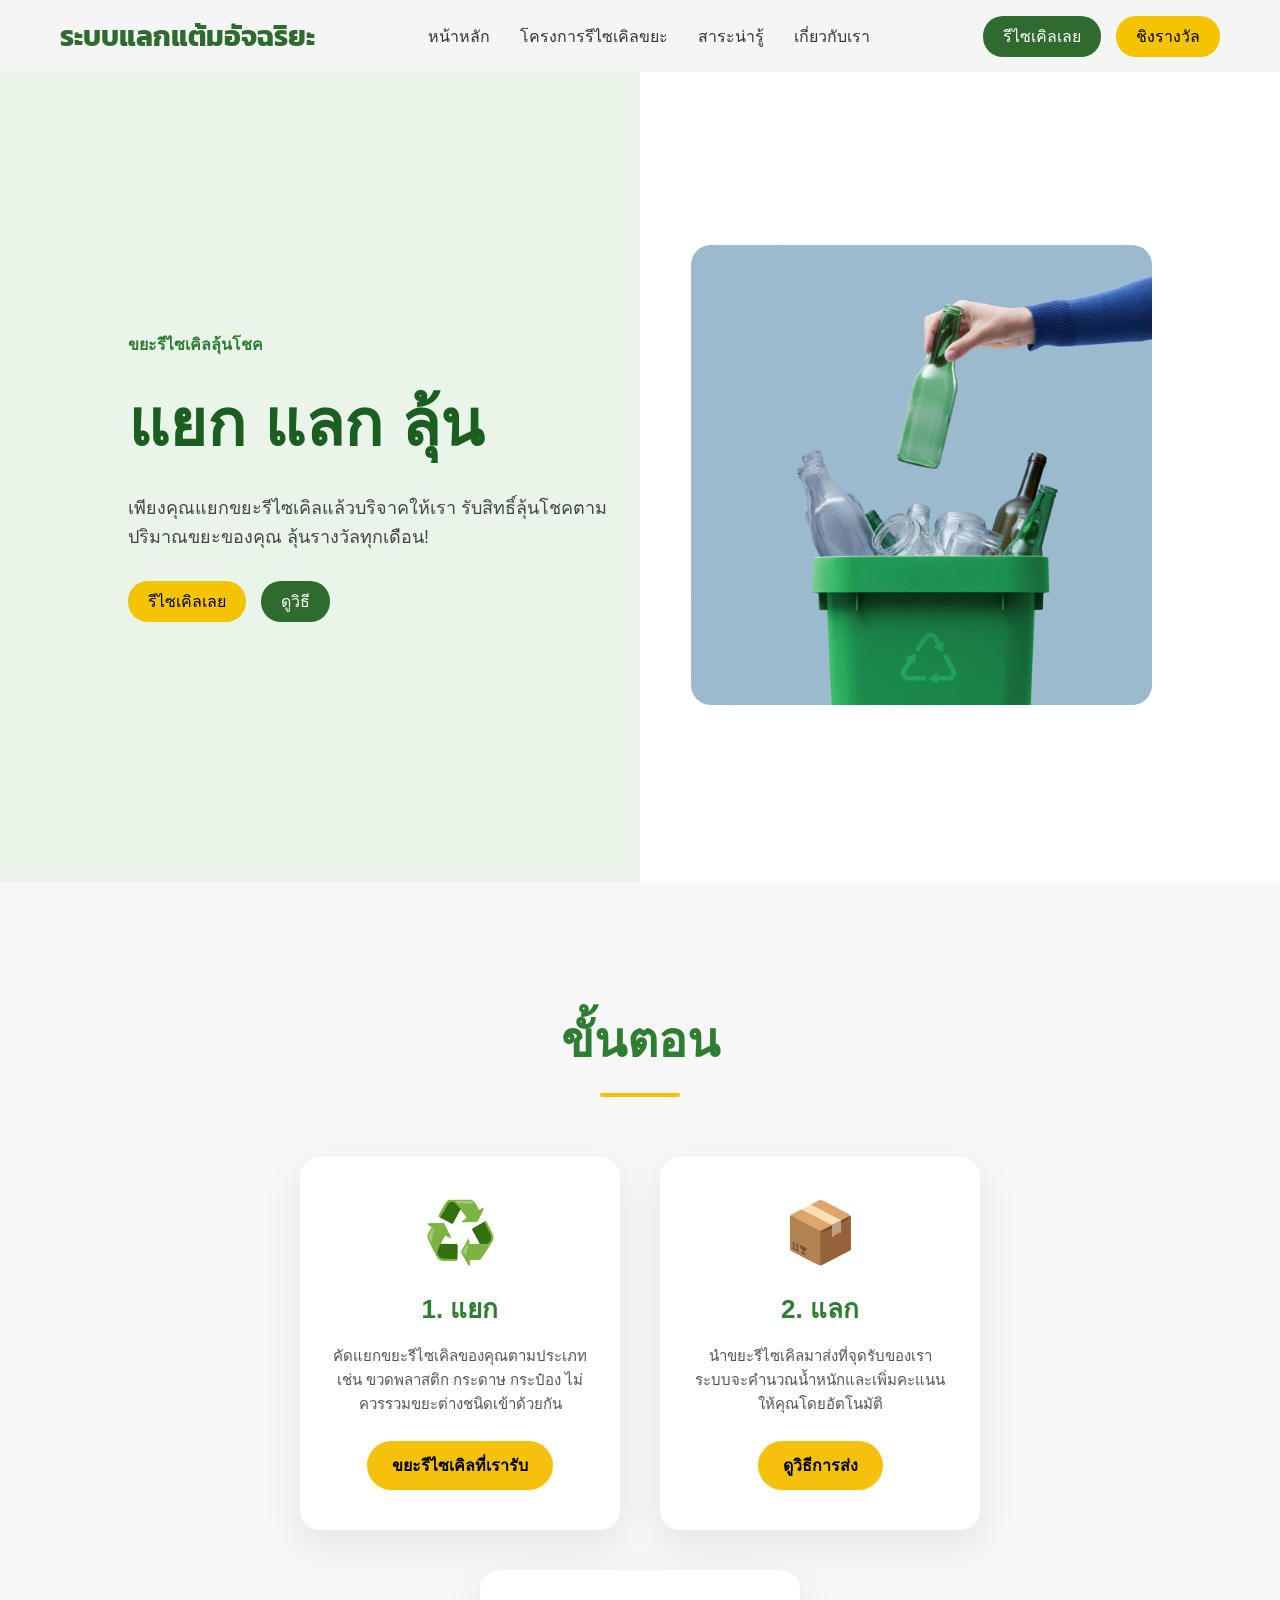
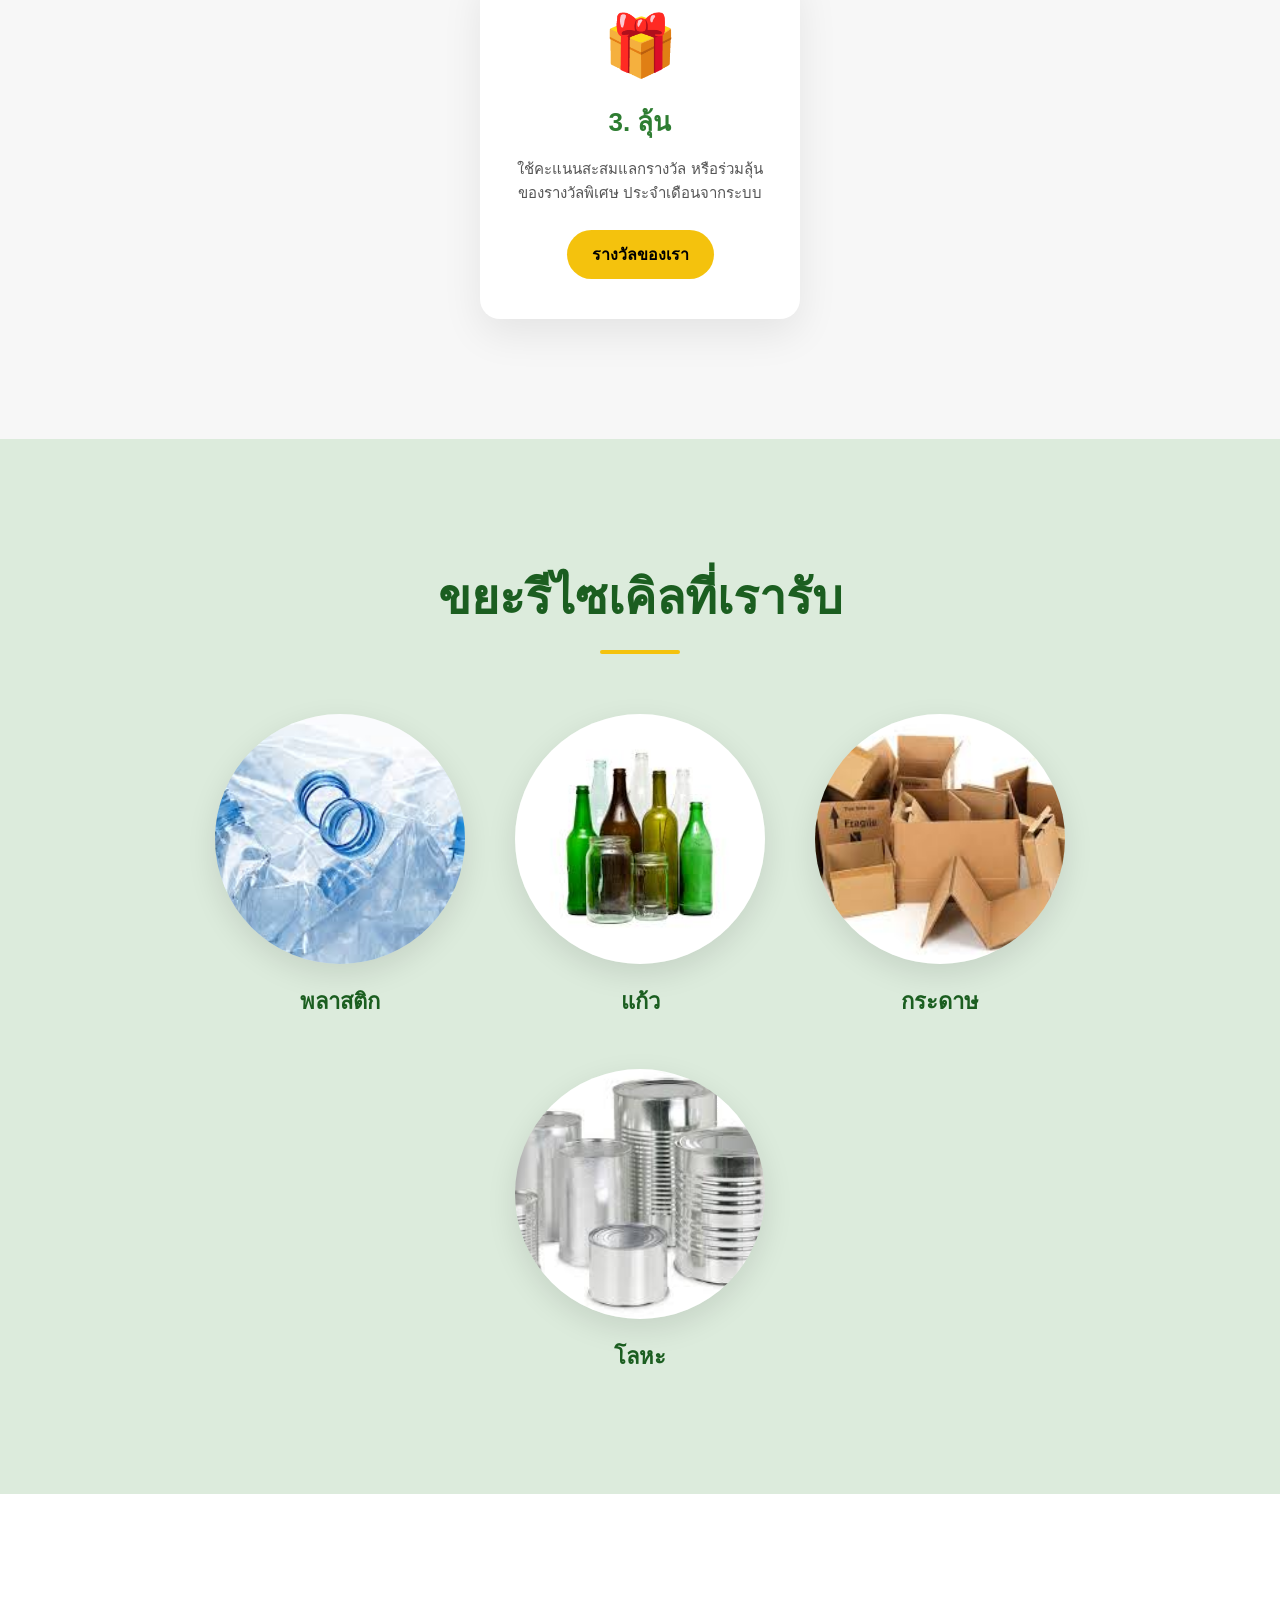
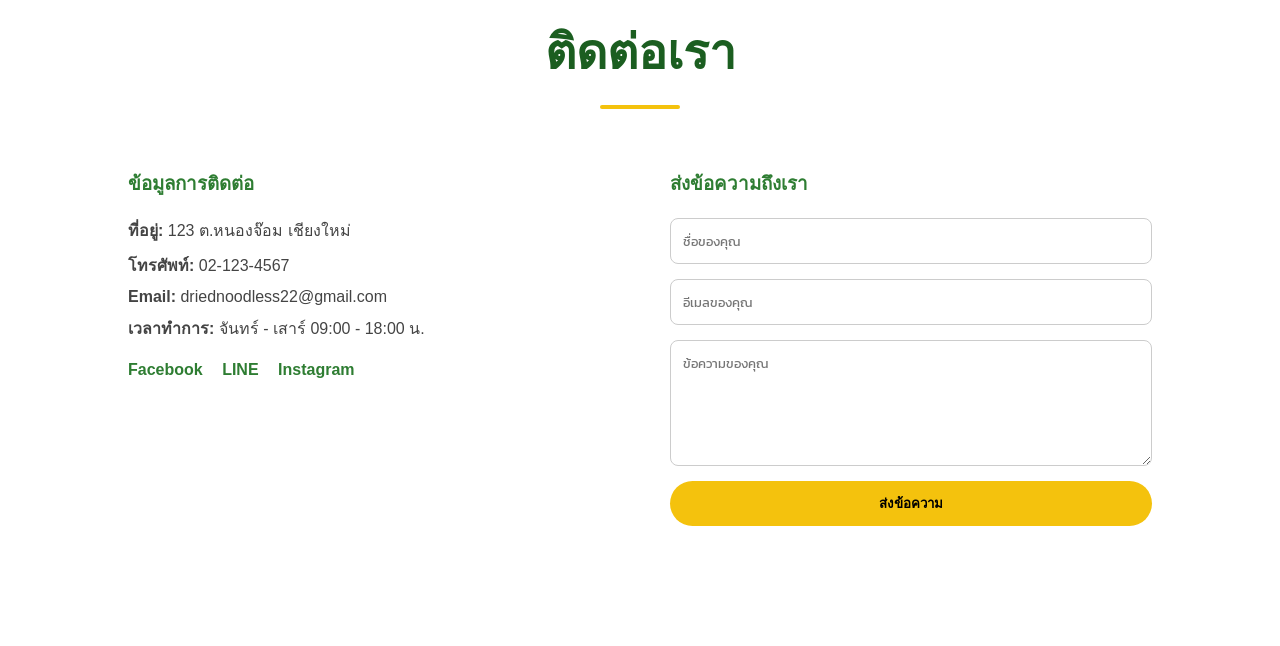
==== index.html @ 5c29d13c "Add files via upload" ====
<!DOCTYPE html>
<html lang="th">
    <!-- NAVBAR -->
<header class="navbar">

    <div class="nav-logo">
        ระบบแลกแต้มอัจฉริยะ  
    </div>

    <nav class="nav-menu">
        <a href="#">หน้าหลัก</a>
        <a href="#">โครงการรีไซเคิลขยะ</a>
        <a href="#">สาระน่ารู้</a>
        <a href="#">เกี่ยวกับเรา</a>
    </nav>

    <div class="nav-buttons">
        <a href="#" class="btn-green">รีไซเคิลเลย</a>
        <a href="#" class="btn-yellow">ชิงรางวัล</a>
    </div>

</header>
<head>
    <meta charset="UTF-8">
    <title>Trash Lucky</title>
    <link rel="stylesheet" href="style.css">
    <link href="https://fonts.googleapis.com/css2?family=Kanit:wght@300;400;600;700&display=swap" rel="stylesheet">
</head>
<body>

    <!-- HERO SECTION -->
    <section class="hero">

        <div class="hero-left">
            <p class="small-title">ขยะรีไซเคิลลุ้นโชค</p>

            <h1>แยก แลก ลุ้น</h1>

            <p class="description">
                เพียงคุณแยกขยะรีไซเคิลแล้วบริจาคให้เรา
                รับสิทธิ์ลุ้นโชคตามปริมาณขยะของคุณ
                ลุ้นรางวัลทุกเดือน!
            </p>

            <div class="hero-buttons">
                <!-- ไปหน้าสมัคร -->
                <a href="register.html" class="btn-yellow">รีไซเคิลเลย</a>

                <!-- เลื่อนไป section ขั้นตอน -->
                <a href="#steps" class="btn-green">ดูวิธี</a>
            </div>
        </div>

        <div class="hero-right">
            <!-- ใส่รูปตรงนี้ -->
            <img src="1.jpg" alt="Recycle Image">
        </div>

    </section>

<section id="steps" class="steps-section">

    <h2 class="steps-title">ขั้นตอน</h2>
    <div class="underline"></div>

    <div class="steps-container">

        <!-- STEP 1 -->
        <div class="step-card">
            <div class="step-icon">♻️</div>
            <h3>1. แยก</h3>
            <p>
                คัดแยกขยะรีไซเคิลของคุณตามประเภท 
                เช่น ขวดพลาสติก กระดาษ กระป๋อง
                ไม่ควรรวมขยะต่างชนิดเข้าด้วยกัน
            </p>
            <a href="#" class="step-btn">ขยะรีไซเคิลที่เรารับ</a>
        </div>

        <!-- STEP 2 -->
        <div class="step-card">
            <div class="step-icon">📦</div>
            <h3>2. แลก</h3>
            <p>
                นำขยะรีไซเคิลมาส่งที่จุดรับของเรา
                ระบบจะคำนวณน้ำหนักและเพิ่มคะแนน
                ให้คุณโดยอัตโนมัติ
            </p>
            <a href="#" class="step-btn" onclick="openModal()">ดูวิธีการส่ง</a>
        </div>

        <!-- STEP 3 -->
        <div class="step-card">
            <div class="step-icon">🎁</div>
            <h3>3. ลุ้น</h3>
            <p>
                ใช้คะแนนสะสมแลกรางวัล
                หรือร่วมลุ้นของรางวัลพิเศษ
                ประจำเดือนจากระบบ
            </p>
            <a href="#" class="step-btn">รางวัลของเรา</a>
        </div>

    </div>

</section>

<!-- RECYCLE TYPES SECTION -->
<section class="recycle-section">

    <h2 class="recycle-title">ขยะรีไซเคิลที่เรารับ</h2>
    <div class="underline"></div>

    <div class="recycle-container">

        <!-- พลาสติก -->
        <div class="recycle-item">
    <a href="plastic.html" class="circle-link">
        <div class="circle">
            <img src="ขวดพลาสติก.jpg" alt="พลาสติก">
           <a href="plastic.html" class="overlay-btn">อ่านต่อ</a>
        </div>
    </a>
    <h3>พลาสติก</h3>
</div>

        <!-- แก้ว -->
        <div class="recycle-item">
            <div class="circle">
                <img src="ขวดแก้ว.jpg" alt="แก้ว">
                <a href="#" class="overlay-btn">อ่านต่อ</a>
            </div>
            <h3>แก้ว</h3>
        </div>

        <!-- กระดาษ -->
        <div class="recycle-item">
            <div class="circle">
                <img src="ลังกระดาษ.jpg" alt="กระดาษ">
                <a href="#" class="overlay-btn">อ่านต่อ</a>
            </div>
            <h3>กระดาษ</h3>
        </div>

        <!-- โลหะ -->
        <div class="recycle-item">
            <div class="circle">
                <img src="กระป๋อง.jpg" alt="โลหะ">
                <a href="#" class="overlay-btn">อ่านต่อ</a>
            </div>
            <h3>โลหะ</h3>
        </div>

    </div>

</section>
<!-- CONTACT SECTION -->
<section class="contact-section">

    <h2 class="contact-title">ติดต่อเรา</h2>
    <div class="underline"></div>

    <div class="contact-container">

        <!-- ข้อมูลติดต่อ -->
        <div class="contact-info">
            <h3>ข้อมูลการติดต่อ</h3>

            <p><strong>ที่อยู่:</strong> 123  ต.หนองจ๊อม เชียงใหม่</p>
            <p><strong>โทรศัพท์:</strong> 02-123-4567</p>
            <p><strong>Email:</strong> driednoodless22@gmail.com</p>
            <p><strong>เวลาทำการ:</strong> จันทร์ - เสาร์ 09:00 - 18:00 น.</p>

            <div class="contact-social">
                <a href="#">Facebook</a>
                <a href="#">LINE</a>
                <a href="#">Instagram</a>
            </div>
        </div>

        <!-- ฟอร์มติดต่อ -->
        <div class="contact-form">
            <h3>ส่งข้อความถึงเรา</h3>

            <form>
                <input type="text" placeholder="ชื่อของคุณ" required>
                <input type="email" placeholder="อีเมลของคุณ" required>
                <textarea rows="5" placeholder="ข้อความของคุณ" required></textarea>
                <button type="submit">ส่งข้อความ</button>
            </form>
        </div>

    </div>

</section>
    </section>  <!-- จบ Contact Section -->

    <!-- 👇 วาง Popup ตรงนี้ -->
    <div id="sendModal" class="modal">
        ...
    </div>

    <!-- 👇 วาง Script ตรงนี้ -->
    <script>
        function openModal() {
            document.getElementById("sendModal").style.display = "block";
        }

        function closeModal() {
            document.getElementById("sendModal").style.display = "none";
        }

        window.onclick = function(event) {
            let modal = document.getElementById("sendModal");
            if (event.target == modal) {
                modal.style.display = "none";
            }
        }
    </script>

</body>
</html>
---- style.css ----
* {
    margin: 0;
    padding: 0;
    box-sizing: border-box;
}

body {
    font-family: 'Kanit', sans-serif;
}

/* HERO */
.hero {
    display: flex;
    align-items: center;
    justify-content: space-between;
    padding: 80px 10%;
    min-height: 90vh;
    background: linear-gradient(to right, #eaf5ea 50%, white 50%);
}

/* LEFT SIDE */
.hero-left {
    width: 50%;
}

.small-title {
    color: #2e7d32;
    font-weight: 600;
    margin-bottom: 15px;
}

.hero-left h1 {
    font-size: 64px;
    font-weight: 700;
    color: #1b5e20;
    margin-bottom: 20px;
}

.description {
    font-size: 18px;
    color: #444;
    line-height: 1.6;
    margin-bottom: 30px;
}

/* Buttons */
.hero-buttons {
    display: flex;
    gap: 15px;
}

.btn-yellow {
    background: #f4c20d;
    border: none;
    padding: 14px 30px;
    border-radius: 30px;
    font-weight: 600;
    cursor: pointer;
    transition: 0.3s;
}

.btn-yellow:hover {
    background: #e6b800;
}

.btn-green {
    background: #2e7d32;
    color: white;
    border: none;
    padding: 14px 30px;
    border-radius: 30px;
    font-weight: 600;
    cursor: pointer;
    transition: 0.3s;
}

.btn-green:hover {
    background: #1b5e20;
}

/* RIGHT SIDE */
.hero-right {
    width: 50%;
    text-align: right;
}

.hero-right img {
    width: 90%;
    border-radius: 20px;
}

/* Responsive */
@media (max-width: 992px) {
    .hero {
        flex-direction: column;
        text-align: center;
        background: #eaf5ea;
    }

    .hero-left, .hero-right {
        width: 100%;
    }

    .hero-right img {
        margin-top: 40px;
        width: 100%;
    }

    .hero-buttons {
        justify-content: center;
    }
}
/* ทำให้เลื่อนลื่น */
html {
    scroll-behavior: smooth;
}

/* STEPS SECTION */
.steps-section {
    padding: 120px 10%;
    text-align: center;
    background: #f7f7f7;
}

.steps-title {
    font-size: 48px;
    font-weight: 700;
    color: #2e7d32;
}

.underline {
    width: 80px;
    height: 4px;
    background: #f4c20d;
    margin: 15px auto 60px auto;
    border-radius: 10px;
}

.steps-container {
    display: flex;
    justify-content: center;
    gap: 40px;
    flex-wrap: wrap;
}

.step-card {
    background: white;
    width: 320px;
    padding: 40px 30px;
    border-radius: 20px;
    box-shadow: 0 15px 40px rgba(0,0,0,0.08);
    transition: 0.3s ease;
}

.step-card:hover {
    transform: translateY(-10px);
    box-shadow: 0 20px 50px rgba(0,0,0,0.15);
}

.step-icon {
    font-size: 60px;
    margin-bottom: 20px;
}

.step-card h3 {
    color: #2e7d32;
    font-size: 26px;
    margin-bottom: 15px;
}

.step-card p {
    color: #555;
    font-size: 15px;
    line-height: 1.6;
    margin-bottom: 25px;
}

.step-btn {
    text-decoration: none;
    background: #f4c20d;
    color: black;
    padding: 12px 25px;
    border-radius: 30px;
    font-weight: 600;
    transition: 0.3s;
    display: inline-block;
}

.step-btn:hover {
    background: #e6b800;
}
/* RECYCLE SECTION */
.recycle-section {
    padding: 120px 10%;
    text-align: center;
    background: #dcebdc;
}

.recycle-title {
    font-size: 48px;
    font-weight: 700;
    color: #1b5e20;
}

.recycle-container {
    margin-top: 60px;
    display: flex;
    justify-content: center;
    gap: 50px;
    flex-wrap: wrap;
}

.recycle-item h3 {
    margin-top: 20px;
    font-size: 22px;
    color: #1b5e20;
}

/* วงกลมรูป */
.circle {
    width: 250px;
    height: 250px;
    border-radius: 50%;
    overflow: hidden;
    position: relative;
    box-shadow: 0 10px 30px rgba(0,0,0,0.1);
    transition: 0.4s;
}

.circle img {
    width: 100%;
    height: 100%;
    object-fit: cover;
    transition: 0.4s;
}

/* ปุ่มซ้อนกลางรูป */
.overlay-btn {
    position: absolute;
    top: 50%;
    left: 50%;
    transform: translate(-50%, -50%);
    background: rgba(255,255,255,0.8);
    padding: 10px 25px;
    border: 2px solid white;
    color: #1b5e20;
    font-weight: 600;
    text-decoration: none;
    opacity: 0;
    transition: 0.4s;
}

/* Hover Effect */
.circle:hover img {
    transform: scale(1.1);
}

.circle:hover .overlay-btn {
    opacity: 1;
}

/* Responsive */
@media (max-width: 992px) {
    .recycle-container {
        gap: 30px;
    }

    .circle {
        width: 200px;
        height: 200px;
    }
}
/* CONTACT SECTION */
.contact-section {
    padding: 120px 10%;
    background: #ffffff;
    text-align: center;
}

.contact-title {
    font-size: 48px;
    font-weight: 700;
    color: #1b5e20;
}

.contact-container {
    margin-top: 60px;
    display: flex;
    justify-content: space-between;
    gap: 60px;
    flex-wrap: wrap;
    text-align: left;
}

/* ฝั่งข้อมูล */
.contact-info {
    flex: 1;
    min-width: 280px;
}

.contact-info h3 {
    margin-bottom: 20px;
    color: #2e7d32;
}

.contact-info p {
    margin-bottom: 10px;
    color: #444;
}

.contact-social {
    margin-top: 20px;
}

.contact-social a {
    display: inline-block;
    margin-right: 15px;
    text-decoration: none;
    color: #2e7d32;
    font-weight: 600;
}

/* ฝั่งฟอร์ม */
.contact-form {
    flex: 1;
    min-width: 280px;
}

.contact-form h3 {
    margin-bottom: 20px;
    color: #2e7d32;
}

.contact-form form {
    display: flex;
    flex-direction: column;
    gap: 15px;
}

.contact-form input,
.contact-form textarea {
    padding: 12px;
    border-radius: 8px;
    border: 1px solid #ccc;
    font-family: 'Kanit', sans-serif;
}

.contact-form button {
    background: #f4c20d;
    border: none;
    padding: 12px;
    border-radius: 30px;
    font-weight: 600;
    cursor: pointer;
    transition: 0.3s;
}

.contact-form button:hover {
    background: #e6b800;
}

/* Responsive */
@media (max-width: 992px) {
    .contact-container {
        flex-direction: column;
        text-align: center;
    }

    .contact-info, .contact-form {
        text-align: center;
    }
}
/* MODAL */
.modal {
    display: none;
    position: fixed;
    z-index: 999;
    left: 0;
    top: 0;
    width: 100%;
    height: 100%;
    background: rgba(0,0,0,0.6);
}

.modal-content {
    background: #f4c20d;
    padding: 60px 40px;
    width: 90%;
    max-width: 1200px;
    margin: 5% auto;
    border-radius: 20px;
    text-align: center;
    position: relative;
}

.modal-content h2 {
    font-size: 48px;
    color: #1b5e20;
}

.subtitle {
    margin-bottom: 40px;
    font-weight: 600;
}

.close {
    position: absolute;
    right: 25px;
    top: 15px;
    font-size: 30px;
    cursor: pointer;
}

.modal-container {
    display: flex;
    justify-content: center;
    gap: 40px;
    flex-wrap: wrap;
}

.modal-item {
    width: 280px;
}

.modal-item img {
    width: 200px;
    height: 200px;
    border-radius: 50%;
    object-fit: cover;
    margin-bottom: 20px;
}

.green-btn {
    margin-top: 15px;
    background: #2e7d32;
    color: white;
    border: none;
    padding: 10px 20px;
    border-radius: 30px;
    cursor: pointer;
}

.green-btn:hover {
    background: #1b5e20;
}
/* ===== PLASTIC PAGE ===== */

.plastic-page {
    padding: 50px 20px;
    text-align: center;
}

.big-title {
    font-size: 36px;
    margin-bottom: 40px;
}

.green-bar {
    background: #1f4d2b;
    color: white;
    padding: 15px;
    font-size: 24px;
}

.type-row {
    display: flex;
    justify-content: center;
    gap: 30px;
    margin: 30px 0;
    flex-wrap: wrap;
}

.type-card {
    width: 180px;
}

.type-card img {
    width: 180px;
    height: 180px;
    border-radius: 50%;
    object-fit: cover;
}

.point-text {
    font-size: 28px;
    font-weight: bold;
}
/* ===== PLASTIC PAGE ===== */

body {
    margin: 0;
    font-family: "Prompt", sans-serif;
    background-color: #f4f4f4;
}

/* Section */
.plastic-page {
    padding: 60px 20px;
    text-align: center;
}

/* หัวข้อใหญ่ */
.big-title {
    font-size: 38px;
    font-weight: bold;
    margin-bottom: 50px;
    color: #222;
}

/* กล่องหมวด */
.type-box {
    background: white;
    padding: 40px 20px 60px;
    margin: 40px auto;
    max-width: 1200px;
    border-radius: 12px;
    box-shadow: 0 10px 30px rgba(0,0,0,0.08);
}

/* แถบเขียว */
.green-bar {
    background: #1f4d2b;
    color: white;
    padding: 18px;
    font-size: 26px;
    border-radius: 8px;
    margin-bottom: 40px;
}

/* เรียงรูป */
.type-row {
    display: flex;
    justify-content: center;
    gap: 40px;
    flex-wrap: wrap;
}

/* การ์ดแต่ละอัน */
.type-card {
    width: 200px;
    transition: 0.3s;
}

.type-card img {
    width: 200px;
    height: 200px;
    border-radius: 50%;
    object-fit: cover;
    box-shadow: 0 8px 20px rgba(0,0,0,0.15);
}

/* Hover effect */
.type-card:hover {
    transform: translateY(-8px);
}

/* ข้อความใต้รูป */
.type-card p {
    margin-top: 15px;
    font-size: 16px;
    font-weight: 500;
}

/* แต้ม */
.point-text {
    margin-top: 50px;
    font-size: 32px;
    font-weight: bold;
    color: #000;
}
/* ===== PLASTIC PAGE ===== */

body {
    margin: 0;
    font-family: "Prompt", sans-serif;
    background-color: #f4f4f4;
}

/* Section */
.plastic-page {
    padding: 60px 20px;
    text-align: center;
}

/* หัวข้อใหญ่ */
.big-title {
    font-size: 38px;
    font-weight: bold;
    margin-bottom: 50px;
    color: #222;
}

/* กล่องหมวด */
.type-box {
    background: white;
    padding: 40px 20px 60px;
    margin: 40px auto;
    max-width: 1200px;
    border-radius: 12px;
    box-shadow: 0 10px 30px rgba(0,0,0,0.08);
}

/* แถบเขียว */
.green-bar {
    background: #1f4d2b;
    color: white;
    padding: 18px;
    font-size: 26px;
    border-radius: 8px;
    margin-bottom: 40px;
}

/* เรียงรูป */
.type-row {
    display: flex;
    justify-content: center;
    gap: 40px;
    flex-wrap: wrap;
}

/* การ์ดแต่ละอัน */
.type-card {
    width: 200px;
    transition: 0.3s;
}

.type-card img {
    width: 200px;
    height: 200px;
    border-radius: 50%;
    object-fit: cover;
    box-shadow: 0 8px 20px rgba(0,0,0,0.15);
}

/* Hover effect */
.type-card:hover {
    transform: translateY(-8px);
}

/* ข้อความใต้รูป */
.type-card p {
    margin-top: 15px;
    font-size: 16px;
    font-weight: 500;
}

/* แต้ม */
.point-text {
    margin-top: 50px;
    font-size: 32px;
    font-weight: bold;
    color: #000;
}
.back-btn {
    display: inline-block;
    margin-bottom: 30px;
    text-decoration: none;
    color: #1f4d2b;
    font-weight: bold;
}
.type-box {
    background: white;
    padding: 40px 20px 60px;
    margin: 40px auto;   /* 👈 ตัวนี้ทำให้กลาง */
    max-width: 600px;    /* 👈 จำกัดความกว้าง */
    border-radius: 12px;
    box-shadow: 0 10px 30px rgba(0,0,0,0.08);
    text-align: center;  /* 👈 ทำให้ข้อความกลาง */
}
.type-card img {
    display: block;
    margin: 0 auto;   /* ตัวนี้ทำให้รูปกลางแน่นอน */
}
/* ===== NAVBAR ===== */

.navbar {
    display: flex;
    justify-content: space-between;
    align-items: center;
    padding: 15px 60px;
    background: #f5f5f5;
    position: sticky;
    top: 0;
    z-index: 1000;
}

/* โลโก้ */
.nav-logo {
    font-size: 28px;
    font-weight: 700;
    color: #2f6b2f;
    font-family: 'Kanit', sans-serif;
}

/* เมนูกลาง */
.nav-menu {
    display: flex;
    gap: 30px;
}

.nav-menu a {
    text-decoration: none;
    color: #333;
    font-weight: 500;
    position: relative;
    transition: 0.3s;
}

.nav-menu a:hover {
    color: #2f6b2f;
}

/* เส้นใต้เวลา hover */
.nav-menu a::after {
    content: "";
    position: absolute;
    left: 0;
    bottom: -6px;
    width: 0%;
    height: 2px;
    background: #2f6b2f;
    transition: 0.3s;
}

.nav-menu a:hover::after {
    width: 100%;
}

/* ปุ่มขวา */
.nav-buttons {
    display: flex;
    gap: 15px;
}

/* ปุ่มเขียว */
.btn-green {
    background: #2f6b2f;
    color: white;
    padding: 8px 20px;
    border-radius: 20px;
    text-decoration: none;
    font-weight: 500;
    transition: 0.3s;
}

.btn-green:hover {
    background: #245424;
}

/* ปุ่มเหลือง */
.btn-yellow {
    background: #f4c400;
    color: black;
    padding: 8px 20px;
    border-radius: 20px;
    text-decoration: none;
    font-weight: 500;
    transition: 0.3s;
}

.btn-yellow:hover {
    background: #e0b000;
}
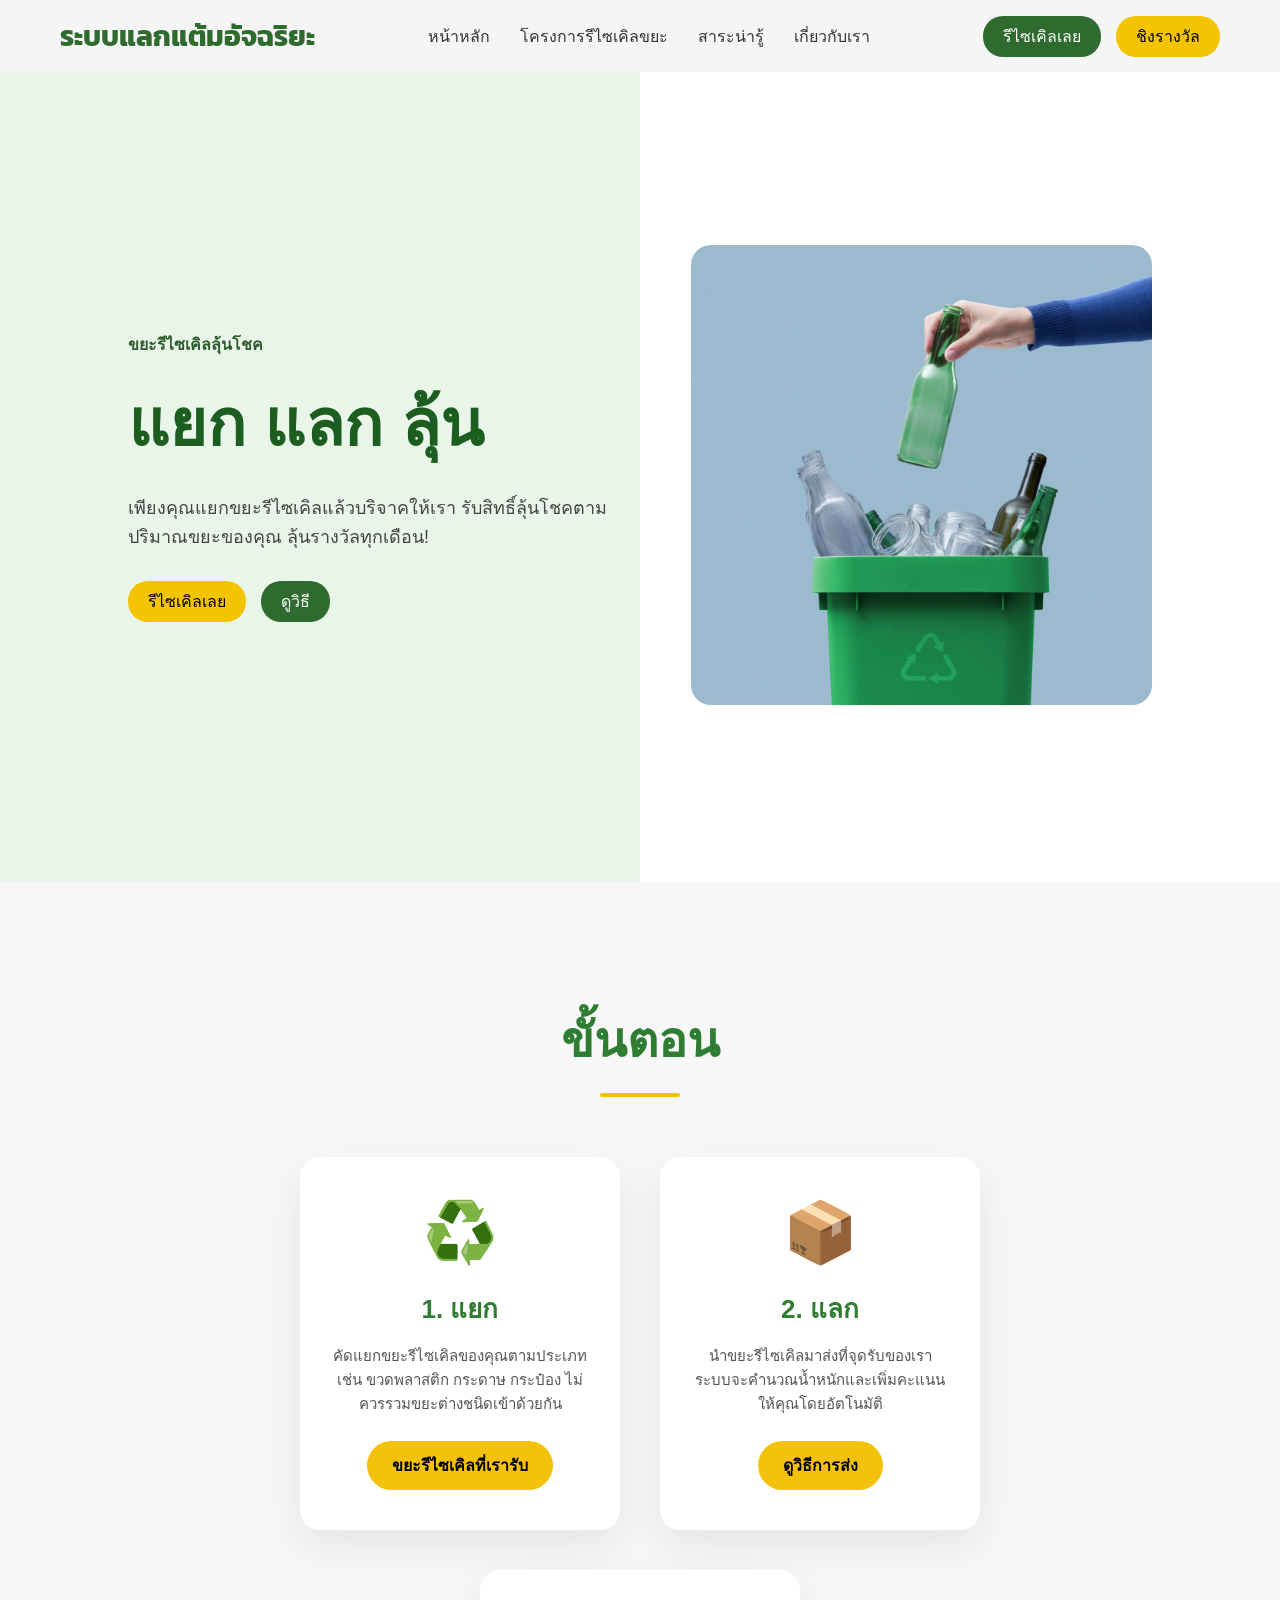
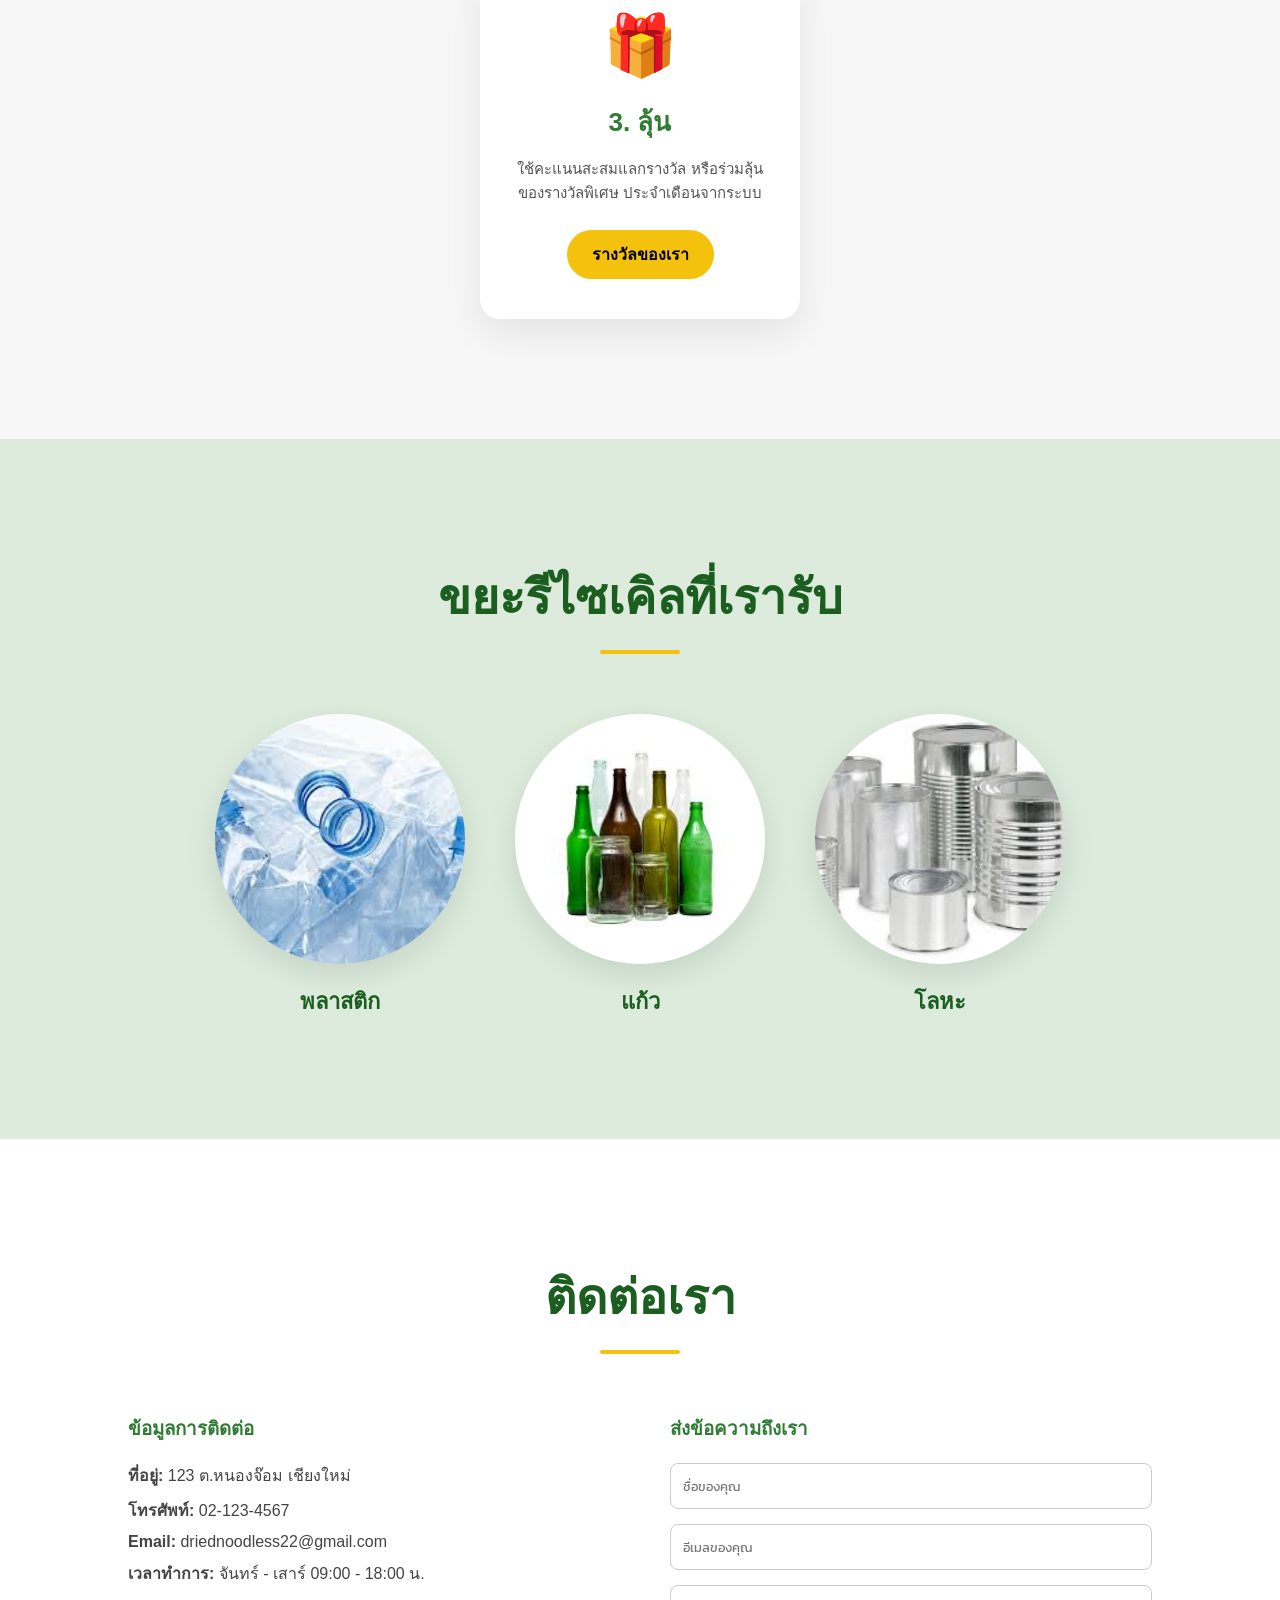
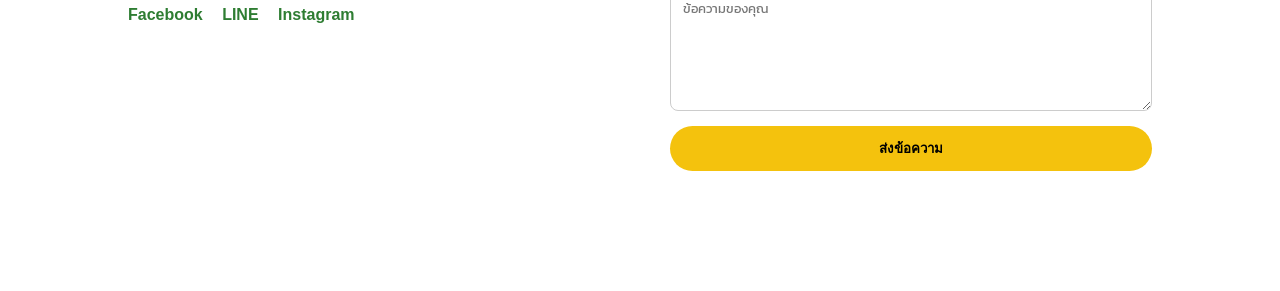
==== commit c25c714a: "Add files via upload" ====
--- a/index.html
+++ b/index.html
@@ -8,11 +8,11 @@
     </div>
 
     <nav class="nav-menu">
-        <a href="#">หน้าหลัก</a>
-        <a href="#">โครงการรีไซเคิลขยะ</a>
-        <a href="#">สาระน่ารู้</a>
-        <a href="#">เกี่ยวกับเรา</a>
-    </nav>
+    <a href="index.html">หน้าหลัก</a>
+    <a href="project.html">โครงการรีไซเคิลขยะ</a>
+    <a href="knowledge.html">สาระน่ารู้</a>
+    <a href="#">เกี่ยวกับเรา</a>
+</nav>
 
     <div class="nav-buttons">
         <a href="#" class="btn-green">รีไซเคิลเลย</a>
@@ -124,32 +124,26 @@
     <h3>พลาสติก</h3>
 </div>
 
-        <!-- แก้ว -->
         <div class="recycle-item">
-            <div class="circle">
-                <img src="ขวดแก้ว.jpg" alt="แก้ว">
-                <a href="#" class="overlay-btn">อ่านต่อ</a>
-            </div>
-            <h3>แก้ว</h3>
-        </div>
-
-        <!-- กระดาษ -->
-        <div class="recycle-item">
-            <div class="circle">
-                <img src="ลังกระดาษ.jpg" alt="กระดาษ">
-                <a href="#" class="overlay-btn">อ่านต่อ</a>
-            </div>
-            <h3>กระดาษ</h3>
-        </div>
+    <a href="glass.html" class="circle-link">
+        <div class="circle">
+            <img src="ขวดแก้ว.jpg" alt="แก้ว">
+            <a href="glass.html" class="overlay-btn">อ่านต่อ</a>
+        </div>
+    </a>
+    <h3>แก้ว</h3>
+</div>
 
         <!-- โลหะ -->
         <div class="recycle-item">
-            <div class="circle">
-                <img src="กระป๋อง.jpg" alt="โลหะ">
-                <a href="#" class="overlay-btn">อ่านต่อ</a>
-            </div>
-            <h3>โลหะ</h3>
-        </div>
+    <a href="metal.html" class="circle-link">
+        <div class="circle">
+            <img src="กระป๋อง.jpg" alt="โลหะ">
+            <a href="metal.html" class="overlay-btn">อ่านต่อ</a>
+        </div>
+    </a>
+    <h3>โลหะ</h3>
+</div>
 
     </div>
 
--- a/style.css
+++ b/style.css
@@ -760,4 +760,305 @@
 
 .btn-yellow:hover {
     background: #e0b000;
+}
+.back-btn {
+    display: inline-block;
+    margin-top: 40px;
+    text-decoration: none;
+    background: #1f4d2b;
+    color: white;
+    padding: 10px 20px;
+    border-radius: 20px;
+    transition: 0.3s;
+}
+
+.back-btn:hover {
+    background: #16361f;
+}
+/* หน้าแก้ว */
+.plastic-page {
+    text-align: center;
+    padding: 40px 20px;
+    font-family: 'Kanit', sans-serif;
+}
+
+/* กล่องหลัก */
+.type-box {
+    background: #f9f9f9;
+    padding: 30px;
+    border-radius: 15px;
+    max-width: 900px;
+    margin: auto;
+}
+
+/* หัวแถบสีเขียว */
+.green-bar {
+    background: #2ecc71;
+    color: white;
+    padding: 10px;
+    border-radius: 8px;
+    display: inline-block;
+}
+
+/* 🔥 จัดเรียงการ์ดให้อยู่ในแถวเดียว */
+.type-row {
+    display: flex;
+    justify-content: center;   /* จัดกลางแนวนอน */
+    gap: 40px;                 /* ระยะห่างระหว่างการ์ด */
+    margin-top: 30px;
+    flex-wrap: wrap;           /* จอเล็กให้ลงบรรทัดใหม่ */
+}
+
+/* การ์ดแต่ละอัน */
+.type-card {
+    background: white;
+    padding: 15px;
+    border-radius: 12px;
+    width: 200px;
+    box-shadow: 0 5px 15px rgba(0,0,0,0.1);
+    transition: 0.3s;
+}
+
+/* hover effect */
+.type-card:hover {
+    transform: translateY(-5px);
+}
+
+/* รูปภาพ */
+.type-card img {
+    width: 100%;
+    height: 160px;
+    object-fit: cover;
+    border-radius: 10px;
+}
+
+/* แต้ม */
+.point-text {
+    color: #27ae60;
+    margin-top: 15px;
+}
+
+/* ปุ่มกลับ */
+.back-btn {
+    display: inline-block;
+    margin-top: 30px;
+    text-decoration: none;
+    background: #f1c40f;
+    padding: 10px 20px;
+    border-radius: 8px;
+    color: black;
+    font-weight: 600;
+}
+.detail-page{
+    text-align:center;
+    padding:40px;
+    font-family:'Kanit',sans-serif;
+}
+
+.detail-box{
+    background:#f5f5f5;
+    padding:30px;
+    border-radius:15px;
+    max-width:1000px;
+    margin:auto;
+}
+
+.green-bar{
+    background:#1f4d1f;
+    color:white;
+    padding:12px;
+    border-radius:8px;
+}
+
+.detail-row{
+    display:flex;
+    justify-content:center;
+    gap:50px;
+    margin-top:30px;
+    flex-wrap:wrap;
+}
+
+.detail-card{
+    background:white;
+    padding:20px;
+    border-radius:15px;
+    width:250px;
+    box-shadow:0 5px 15px rgba(0,0,0,0.1);
+}
+
+.detail-card img{
+    width:100%;
+    height:200px;
+    object-fit:cover;
+    border-radius:50%;
+}
+
+.note{
+    margin-top:25px;
+    font-size:20px;
+    font-weight:600;
+}
+
+.back-btn{
+    display:inline-block;
+    margin-top:30px;
+    padding:10px 20px;
+    background:#f1c40f;
+    border-radius:8px;
+    text-decoration:none;
+    color:black;
+    font-weight:600;
+}
+/* รีเซ็ตพื้นฐาน */
+* {
+    margin: 0;
+    padding: 0;
+    box-sizing: border-box;
+    font-family: "Prompt", sans-serif;
+}
+
+/* โครงสร้างหลัก */
+.project-page {
+    display: flex;
+    align-items: center;
+    justify-content: space-between;
+    min-height: 100vh;
+    background: #eaf4ea;
+    padding: 60px 8%;
+}
+
+/* ฝั่งซ้าย */
+.project-left {
+    width: 50%;
+}
+
+.small-title {
+    color: #2f5d2f;
+    margin-bottom: 15px;
+}
+
+.project-left h1 {
+    font-size: 48px;
+    color: #1f3d1f;
+    margin-bottom: 20px;
+}
+
+.project-left p {
+    font-size: 18px;
+    color: #444;
+    margin-bottom: 30px;
+    line-height: 1.6;
+}
+
+/* ปุ่ม */
+.contact-btn {
+    display: inline-block;
+    background: #ffc107;
+    color: #000;
+    padding: 12px 30px;
+    border-radius: 30px;
+    text-decoration: none;
+    font-weight: bold;
+    transition: 0.3s;
+}
+
+.contact-btn:hover {
+    background: #e0a800;
+}
+
+/* ฝั่งขวา */
+.project-right {
+    width: 45%;
+}
+
+.project-right img {
+    width: 100%;
+    border-radius: 10px;
+}
+/* ========================= */
+/* KNOWLEDGE PAGE (ใช้ธีมเดิม) */
+/* ========================= */
+
+/* HERO */
+.knowledge-hero {
+    height: 320px;
+    background: linear-gradient(rgba(0,80,0,0.6), rgba(0,80,0,0.6)),
+                url("banner.jpg") center/cover no-repeat;
+    display: flex;
+    align-items: center;
+    justify-content: center;
+    text-align: center;
+    color: white;
+}
+
+.knowledge-hero h5 {
+    letter-spacing: 3px;
+    margin-bottom: 10px;
+    font-weight: 500;
+}
+
+.knowledge-hero h1 {
+    font-size: 50px;
+    font-weight: 700;
+}
+
+/* CONTENT */
+.knowledge-content {
+    padding: 70px 8%;
+    display: flex;
+    gap: 30px;
+    justify-content: center;
+    background: #f5f5f5;   /* สีพื้นแบบเดิม */
+}
+
+/* CARD */
+.card {
+    background: white;
+    width: 330px;
+    border-radius: 12px;
+    overflow: hidden;
+    box-shadow: 0 8px 25px rgba(0,0,0,0.08);
+    position: relative;
+    transition: 0.3s;
+}
+
+.card:hover {
+    transform: translateY(-10px);
+}
+
+.card img {
+    width: 100%;
+    height: 230px;
+    object-fit: cover;
+}
+
+/* TAG */
+.tag {
+    position: absolute;
+    top: 15px;
+    right: 15px;
+    background: #1b5e20;   /* เขียวเข้มแบบเว็บเดิม */
+    color: white;
+    font-size: 12px;
+    padding: 6px 14px;
+    border-radius: 20px;
+}
+
+/* CARD BODY */
+.card-body {
+    padding: 20px;
+}
+
+.card-body h3 {
+    color: #1b5e20;  /* ใช้สีเขียวธีมหลัก */
+    font-size: 18px;
+    line-height: 1.4;
+}
+.knowledge-content {
+    padding: 80px 8%;
+    background: #f4f7f4;
+    display: flex;
+    justify-content: center;
+    gap: 30px;
+    flex-wrap: wrap;   /* ⭐ เพิ่มบรรทัดนี้ */
 }
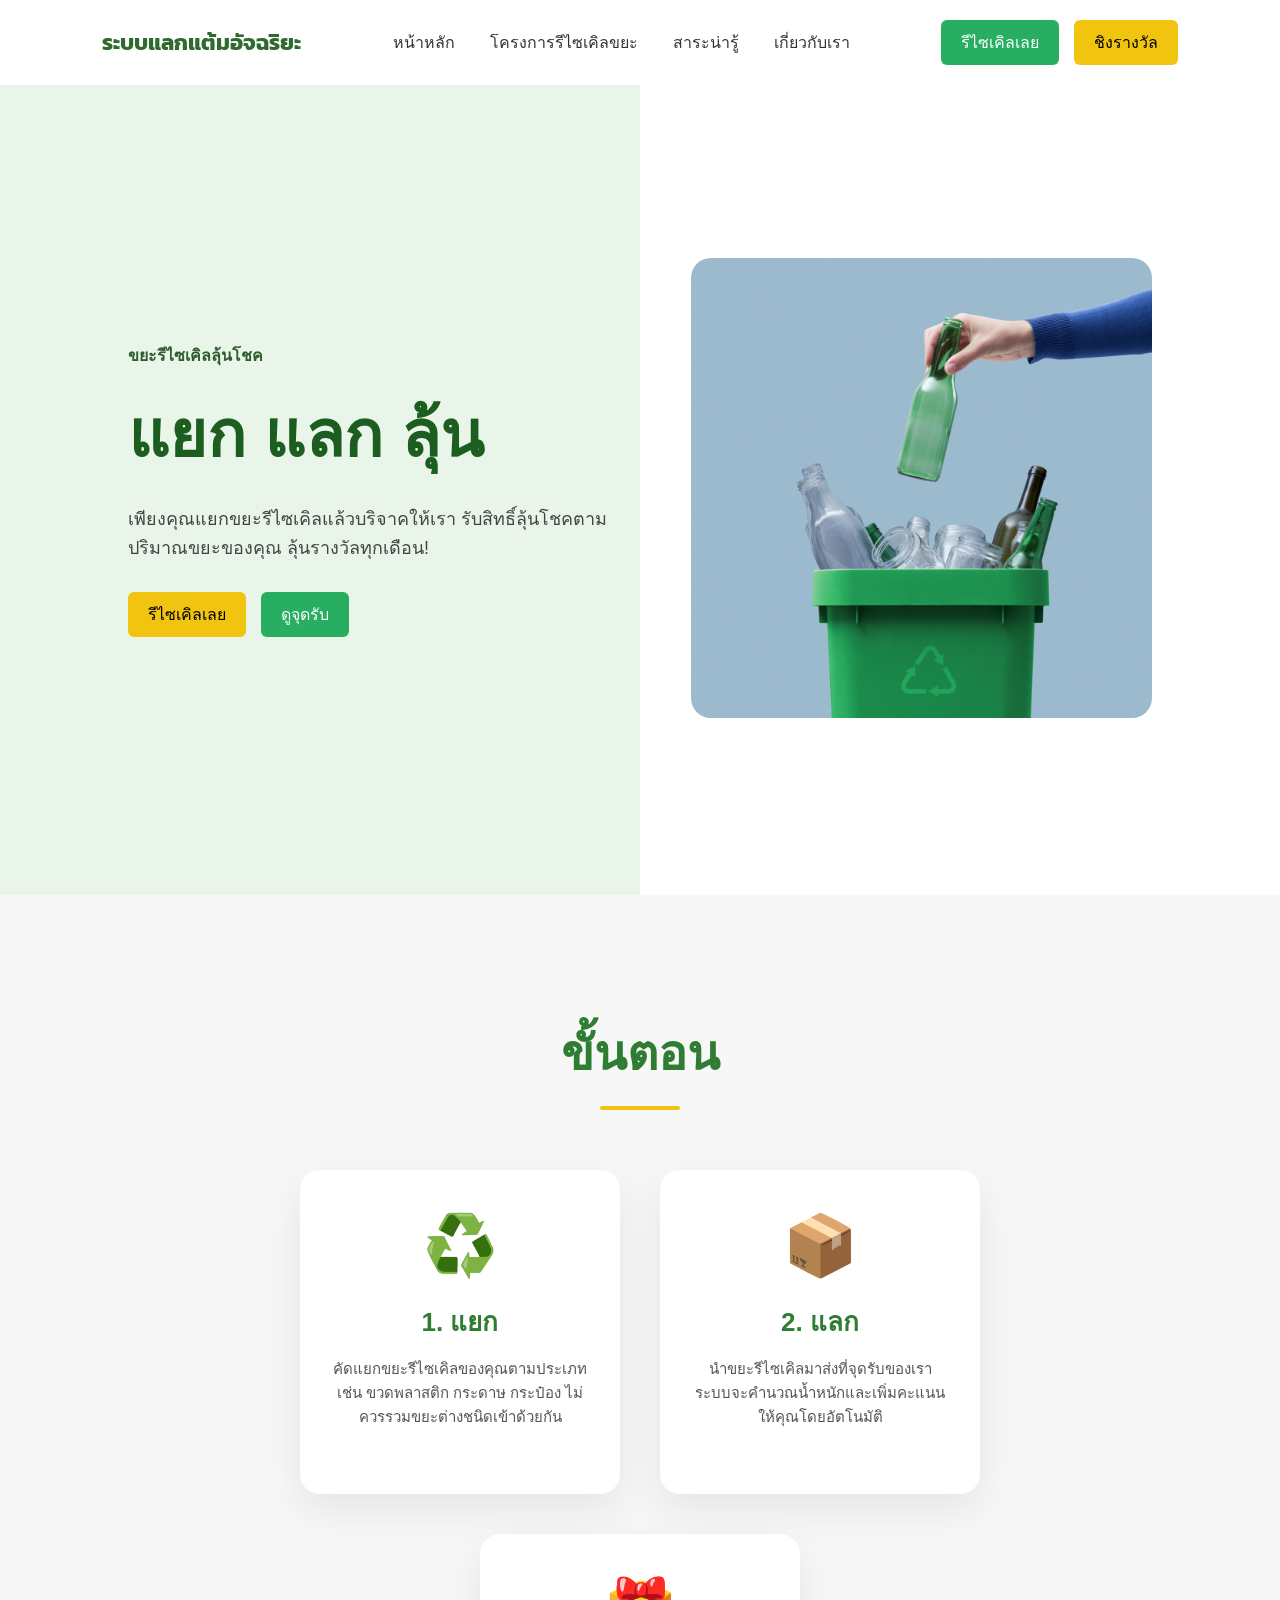
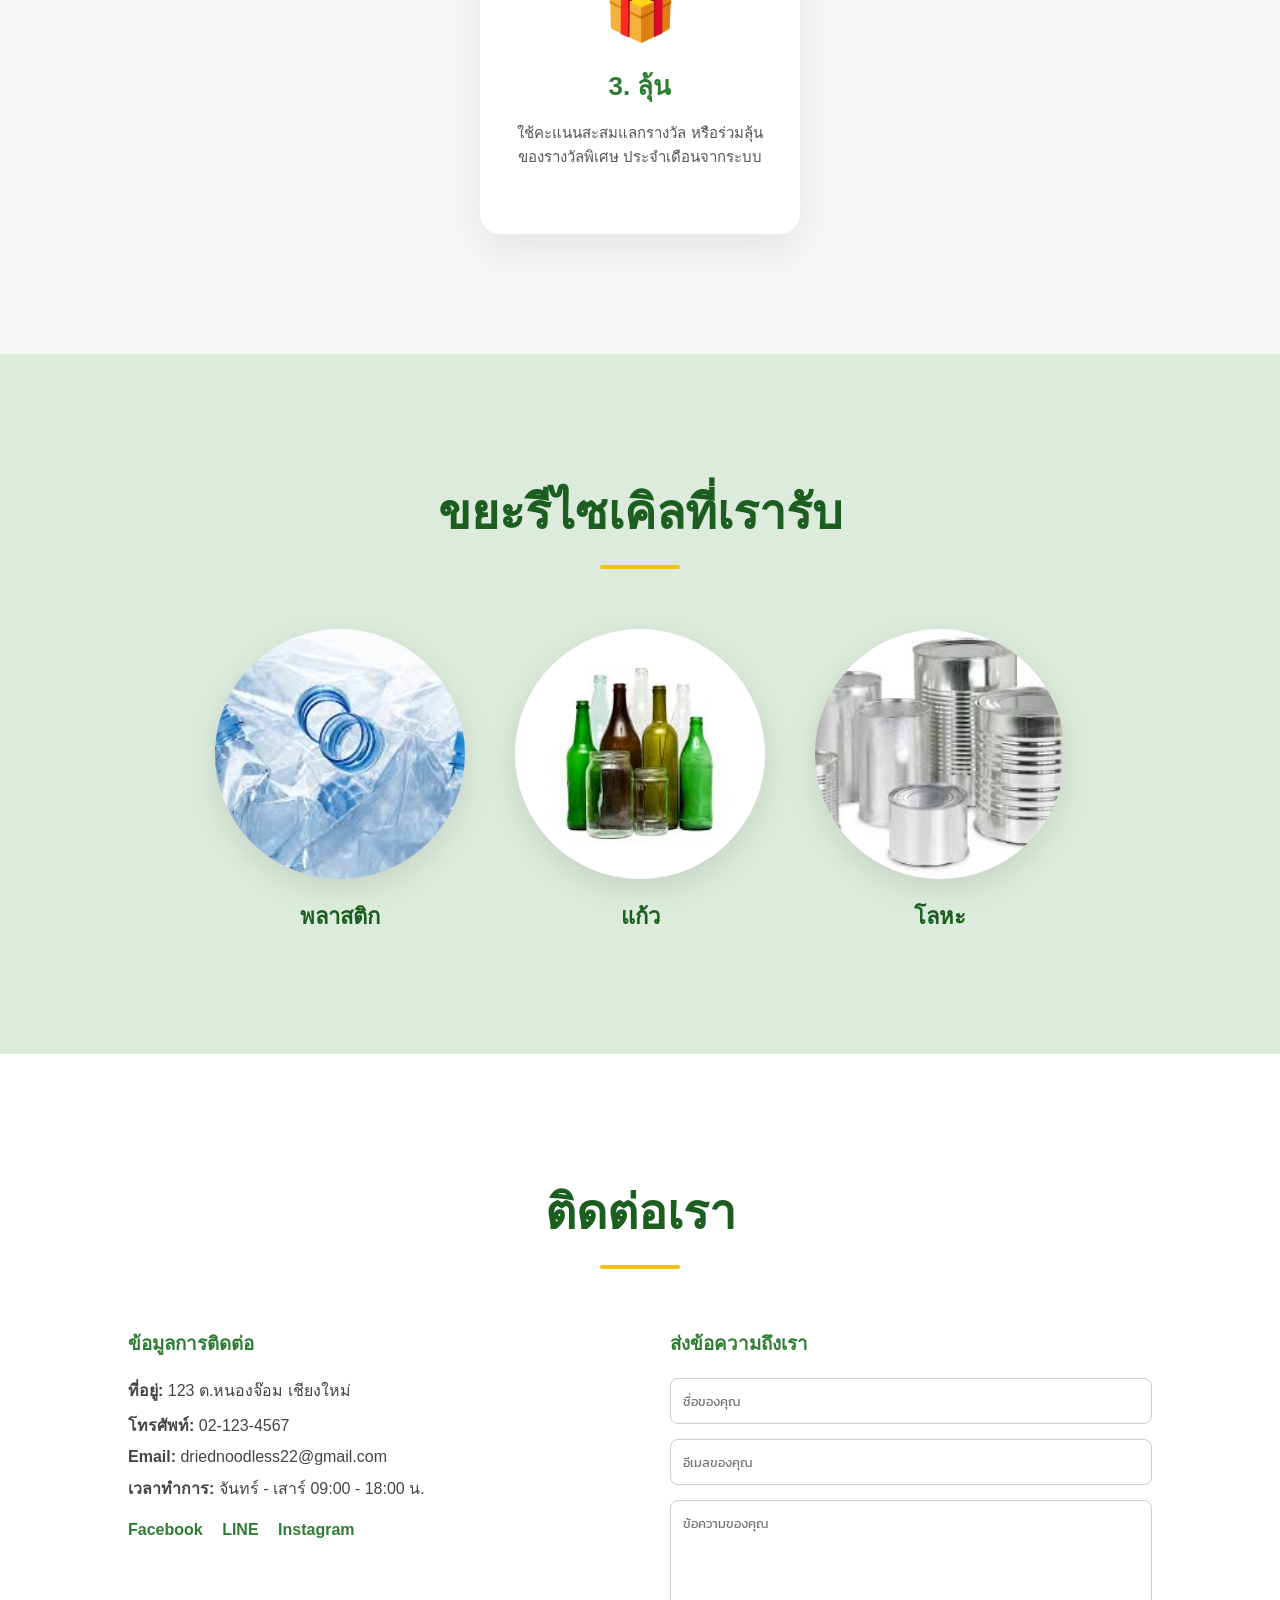
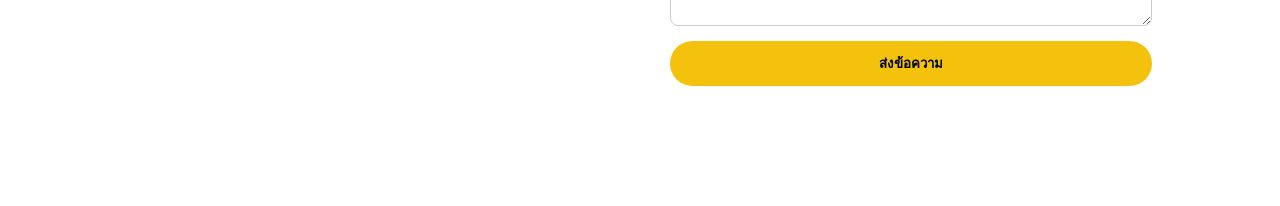
==== commit 4c0f83bc: "Add files via upload" ====
--- a/index.html
+++ b/index.html
@@ -7,11 +7,11 @@
         ระบบแลกแต้มอัจฉริยะ  
     </div>
 
-    <nav class="nav-menu">
+   <nav class="nav-menu">
     <a href="index.html">หน้าหลัก</a>
     <a href="project.html">โครงการรีไซเคิลขยะ</a>
     <a href="knowledge.html">สาระน่ารู้</a>
-    <a href="#">เกี่ยวกับเรา</a>
+    <a href="about.html">เกี่ยวกับเรา</a>
 </nav>
 
     <div class="nav-buttons">
@@ -47,7 +47,7 @@
                 <a href="register.html" class="btn-yellow">รีไซเคิลเลย</a>
 
                 <!-- เลื่อนไป section ขั้นตอน -->
-                <a href="#steps" class="btn-green">ดูวิธี</a>
+                <a href="#steps" class="btn-green">ดูจุดรับ</a>
             </div>
         </div>
 
@@ -74,7 +74,6 @@
                 เช่น ขวดพลาสติก กระดาษ กระป๋อง
                 ไม่ควรรวมขยะต่างชนิดเข้าด้วยกัน
             </p>
-            <a href="#" class="step-btn">ขยะรีไซเคิลที่เรารับ</a>
         </div>
 
         <!-- STEP 2 -->
@@ -86,7 +85,6 @@
                 ระบบจะคำนวณน้ำหนักและเพิ่มคะแนน
                 ให้คุณโดยอัตโนมัติ
             </p>
-            <a href="#" class="step-btn" onclick="openModal()">ดูวิธีการส่ง</a>
         </div>
 
         <!-- STEP 3 -->
@@ -98,7 +96,6 @@
                 หรือร่วมลุ้นของรางวัลพิเศษ
                 ประจำเดือนจากระบบ
             </p>
-            <a href="#" class="step-btn">รางวัลของเรา</a>
         </div>
 
     </div>
@@ -165,11 +162,11 @@
             <p><strong>Email:</strong> driednoodless22@gmail.com</p>
             <p><strong>เวลาทำการ:</strong> จันทร์ - เสาร์ 09:00 - 18:00 น.</p>
 
-            <div class="contact-social">
-                <a href="#">Facebook</a>
-                <a href="#">LINE</a>
-                <a href="#">Instagram</a>
-            </div>
+           <div class="contact-social">
+    <a href="https://www.facebook.com/https://www.facebook.com/share/1DaEN4iyS2/" target="_blank">Facebook</a>
+    <a href="https://line.me/ti/p/https://line.me/ti/p/DuKLx6pHz2" target="_blank">LINE</a>
+    <a href="https://www.instagram.com/https://www.instagram.com/nichaidk" target="_blank">Instagram</a>
+</div>
         </div>
 
         <!-- ฟอร์มติดต่อ -->
--- a/style.css
+++ b/style.css
@@ -1061,4 +1061,150 @@
     justify-content: center;
     gap: 30px;
     flex-wrap: wrap;   /* ⭐ เพิ่มบรรทัดนี้ */
+}
+/* ===== NAVBAR ===== */
+.navbar{
+    display:flex;
+    justify-content:space-between;
+    align-items:center;
+    padding:20px 8%;
+    background:white;
+    font-family: 'Kanit', sans-serif;
+}
+
+/* โลโก้ */
+.nav-logo{
+    font-size:22px;
+    font-weight:700;
+}
+
+/* เมนู */
+.nav-menu{
+    display:flex;
+    gap:35px;
+}
+
+.nav-menu a{
+    text-decoration:none;
+    color:#333;
+    font-size:16px;
+    font-weight:500;
+    transition:0.3s;
+}
+
+.nav-menu a:hover{
+    color:#2ecc71;
+}
+
+/* ปุ่มด้านขวา */
+.nav-buttons{
+    display:flex;
+    gap:15px;
+}
+
+/* ปุ่มสีเขียว */
+.btn-green{
+    background:#27ae60;
+    color:white;
+    padding:10px 20px;
+    border-radius:6px;
+    text-decoration:none;
+    font-weight:500;
+}
+
+/* ปุ่มสีเหลือง */
+.btn-yellow{
+    background:#f1c40f;
+    color:black;
+    padding:10px 20px;
+    border-radius:6px;
+    text-decoration:none;
+    font-weight:500;
+}
+
+.btn-green:hover{
+    background:#1e874b;
+}
+
+.btn-yellow:hover{
+    background:#d4ac0d;
+}
+/* การ์ดบทความ */
+.card{
+    width:300px;
+    background:white;
+    border-radius:10px;
+    overflow:hidden;
+    box-shadow:0 4px 10px rgba(0,0,0,0.1);
+    transition:0.3s;
+}
+
+/* เวลาเอาเมาส์ไปชี้ */
+.card:hover{
+    transform:translateY(-5px);
+}
+
+/* รูปภาพ */
+.card img{
+    width:100%;
+    height:180px;
+    object-fit:cover;
+}
+
+/* ป้าย RECYCLING */
+.tag{
+    position:absolute;
+    background:#27ae60;
+    color:white;
+    padding:5px 10px;
+    font-size:12px;
+    border-radius:4px;
+    margin:10px;
+}
+
+/* เนื้อหาการ์ด */
+.card-body{
+    padding:15px;
+}
+
+.card-body h3{
+    font-size:18px;
+    margin:0;
+}
+.card-container{
+    display:flex;
+    gap:20px;
+    justify-content:center;
+    flex-wrap:wrap;
+}
+/* ABOUT PAGE */
+
+.about-section{
+padding:80px 10%;
+background:#f5f5f5;
+}
+
+.about-container{
+display:flex;
+align-items:center;
+gap:60px;
+}
+
+.about-video iframe{
+width:500px;
+height:280px;
+border-radius:10px;
+}
+
+.about-text h1{
+font-size:42px;
+color:#184d1a;
+margin-bottom:20px;
+}
+
+.about-text p{
+font-size:16px;
+line-height:1.7;
+color:#333;
+margin-bottom:15px;
 }
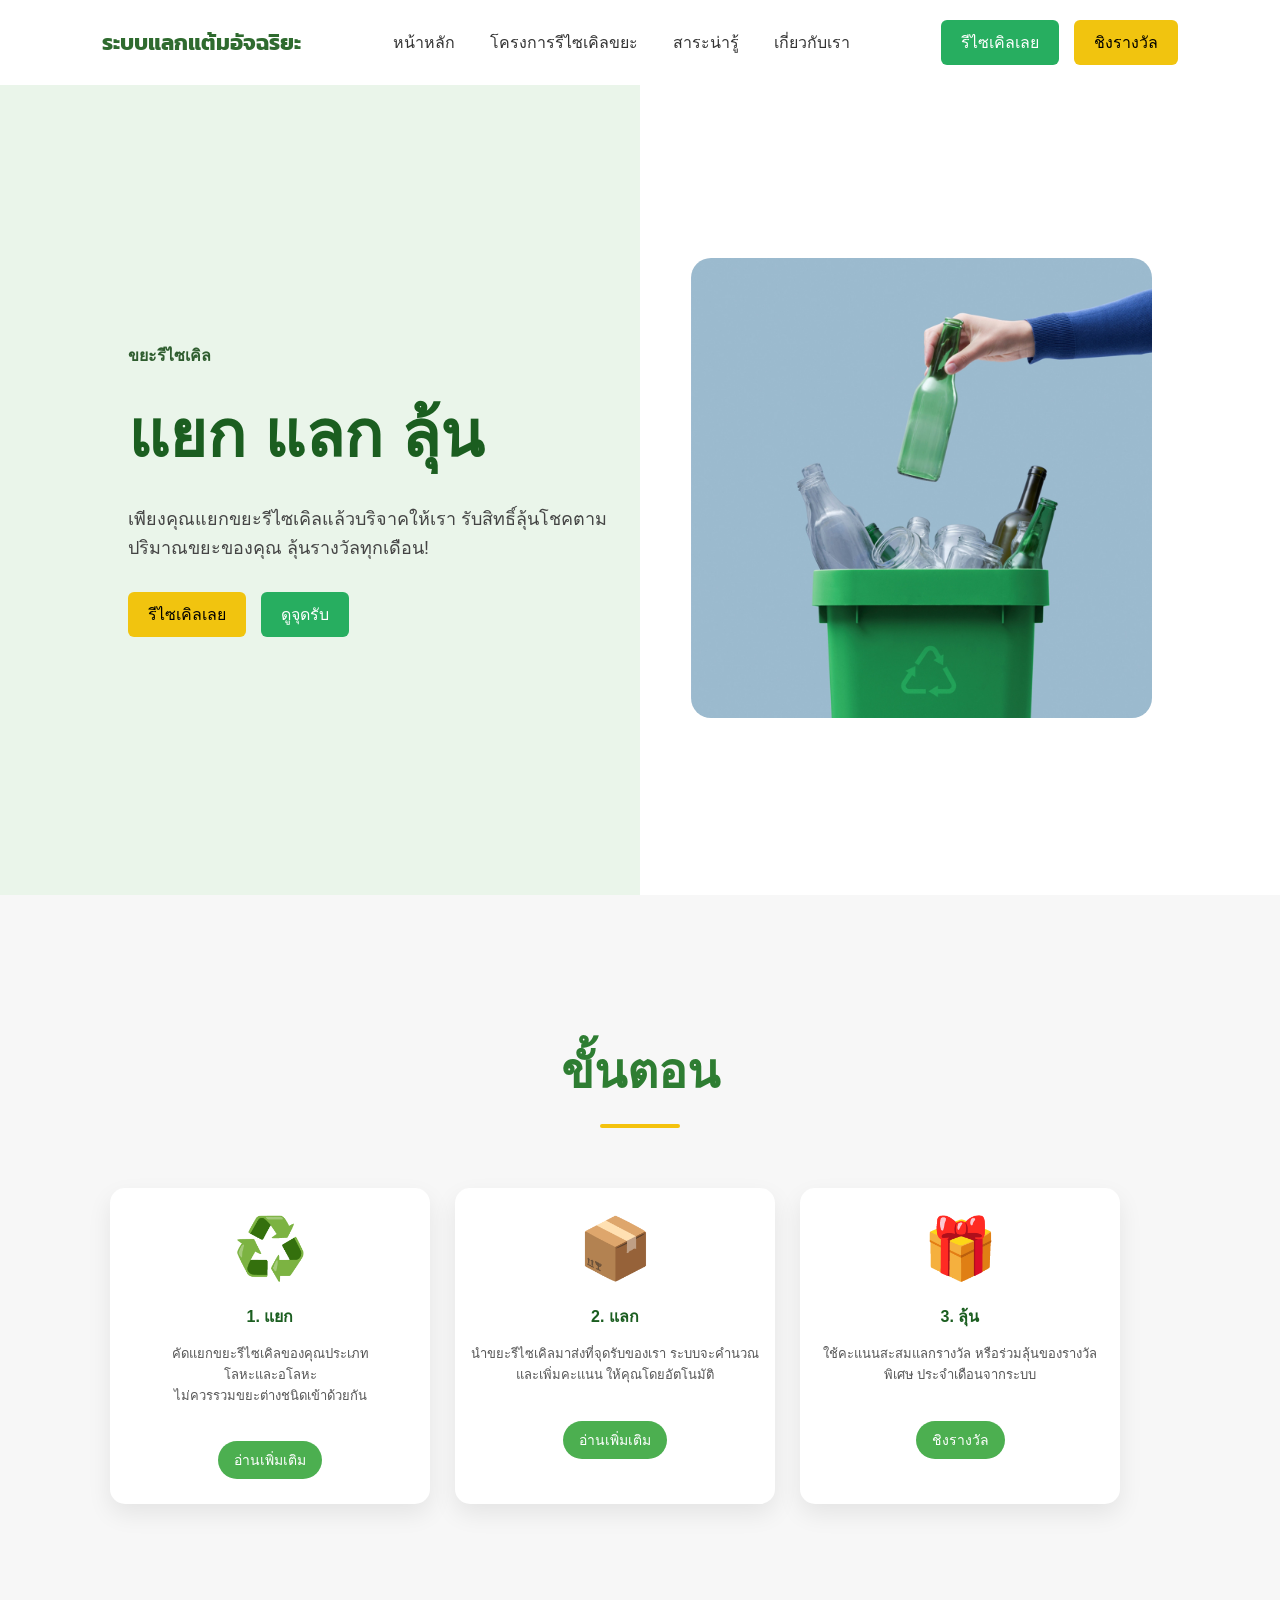
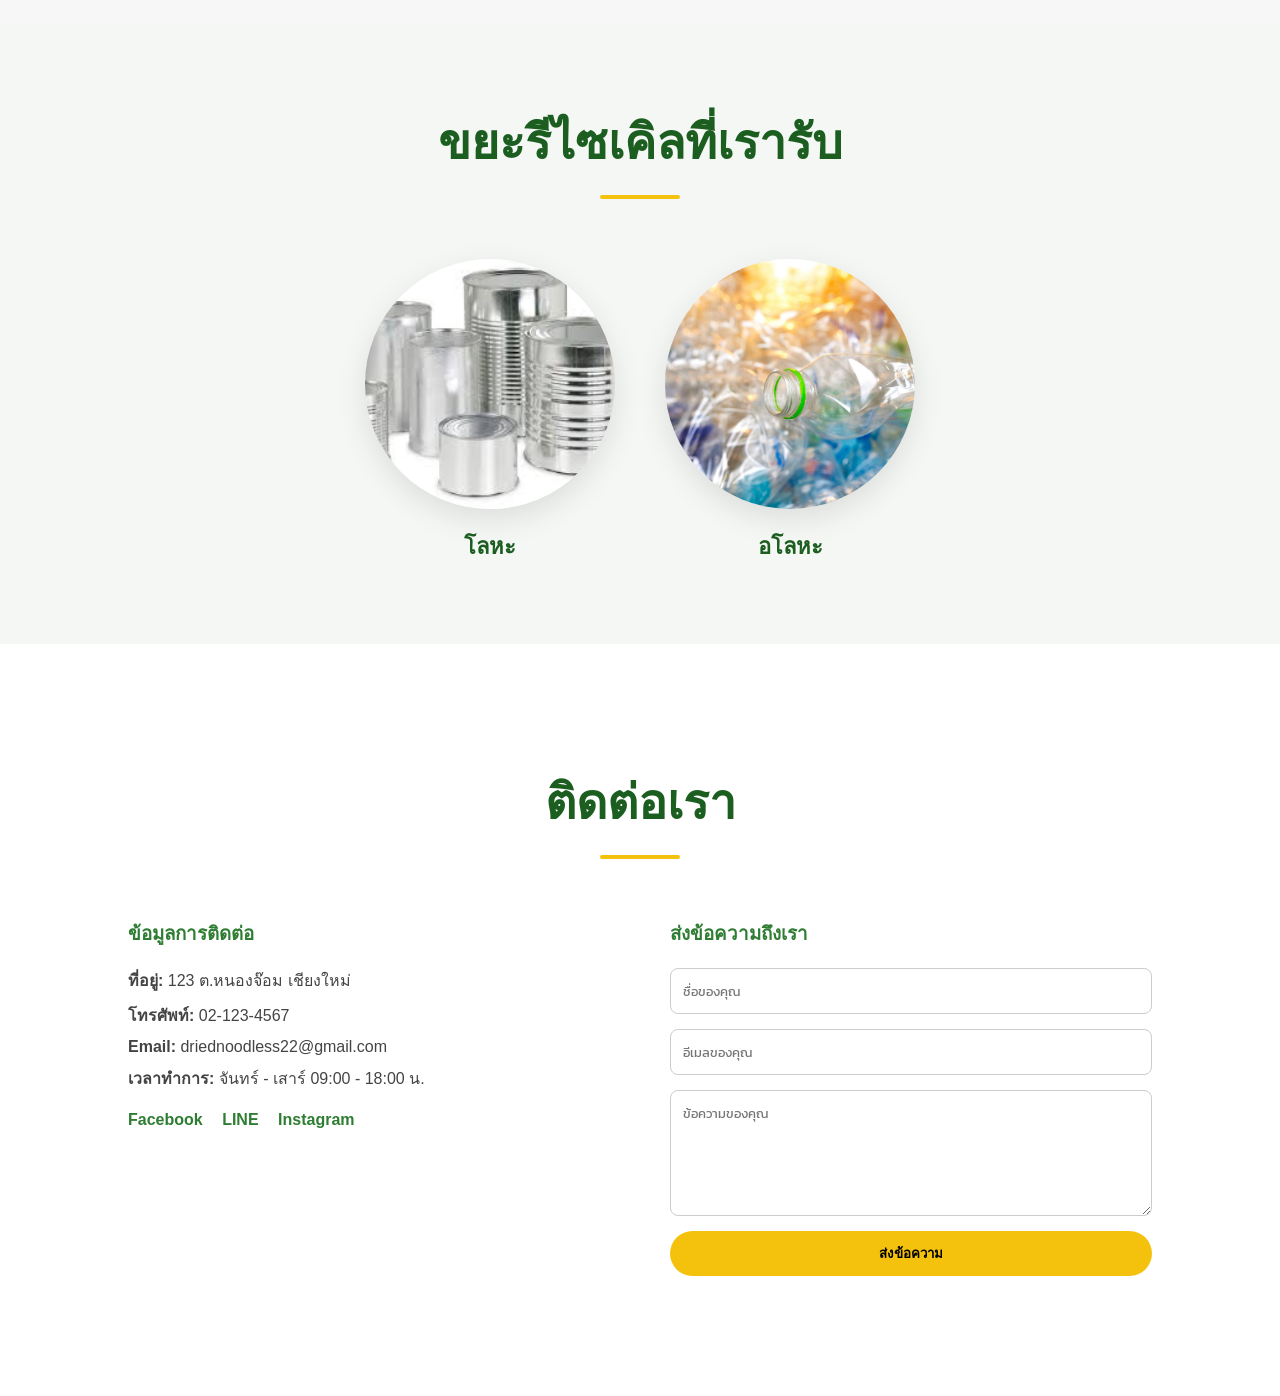
==== commit b0692bdc: "Add files via upload" ====
--- a/index.html
+++ b/index.html
@@ -14,25 +14,27 @@
     <a href="about.html">เกี่ยวกับเรา</a>
 </nav>
 
-    <div class="nav-buttons">
-        <a href="#" class="btn-green">รีไซเคิลเลย</a>
-        <a href="#" class="btn-yellow">ชิงรางวัล</a>
-    </div>
+   <div class="nav-buttons">
+<a href="recycle.html" class ="btn-green">รีไซเคิลเลย</a>
+<a href="reward.html" class="btn-yellow">ชิงรางวัล</a>
+</div>
 
 </header>
 <head>
     <meta charset="UTF-8">
+    <meta name="viewport" content="width=device-width, initial-scale=1.0">
     <title>Trash Lucky</title>
     <link rel="stylesheet" href="style.css">
     <link href="https://fonts.googleapis.com/css2?family=Kanit:wght@300;400;600;700&display=swap" rel="stylesheet">
 </head>
+
 <body>
 
     <!-- HERO SECTION -->
     <section class="hero">
 
         <div class="hero-left">
-            <p class="small-title">ขยะรีไซเคิลลุ้นโชค</p>
+            <p class="small-title">ขยะรีไซเคิล</p>
 
             <h1>แยก แลก ลุ้น</h1>
 
@@ -44,10 +46,10 @@
 
             <div class="hero-buttons">
                 <!-- ไปหน้าสมัคร -->
-                <a href="register.html" class="btn-yellow">รีไซเคิลเลย</a>
+                <a href="recycle.html" class="btn-yellow">รีไซเคิลเลย</a>
 
                 <!-- เลื่อนไป section ขั้นตอน -->
-                <a href="#steps" class="btn-green">ดูจุดรับ</a>
+                <a href="location.html" class="btn-green">ดูจุดรับ</a>
             </div>
         </div>
 
@@ -60,44 +62,49 @@
 
 <section id="steps" class="steps-section">
 
-    <h2 class="steps-title">ขั้นตอน</h2>
+    <br><h2 class="steps-title">ขั้นตอน</h2>
     <div class="underline"></div>
 
     <div class="steps-container">
 
-        <!-- STEP 1 -->
+       <!-- STEP 1 -->
         <div class="step-card">
-            <div class="step-icon">♻️</div>
-            <h3>1. แยก</h3>
-            <p>
-                คัดแยกขยะรีไซเคิลของคุณตามประเภท 
-                เช่น ขวดพลาสติก กระดาษ กระป๋อง
-                ไม่ควรรวมขยะต่างชนิดเข้าด้วยกัน
-            </p>
-        </div>
-
-        <!-- STEP 2 -->
+             <div class="step-icon">♻️</div>
+             <h3>1. แยก</h3>
+             <p>
+              คัดแยกขยะรีไซเคิลของคุณประเภท<br>
+              โลหะและอโลหะ<br>
+             ไม่ควรรวมขยะต่างชนิดเข้าด้วยกัน
+             </p>
+
+    <a href="knowledge1.html" class="more-btn">อ่านเพิ่มเติม</a>
+        </div>
+
+       <!-- STEP 2 -->
         <div class="step-card">
             <div class="step-icon">📦</div>
             <h3>2. แลก</h3>
-            <p>
-                นำขยะรีไซเคิลมาส่งที่จุดรับของเรา
-                ระบบจะคำนวณน้ำหนักและเพิ่มคะแนน
-                ให้คุณโดยอัตโนมัติ
+             <p>
+             นำขยะรีไซเคิลมาส่งที่จุดรับของเรา
+             ระบบจะคำนวณและเพิ่มคะแนน
+            ให้คุณโดยอัตโนมัติ
             </p>
-        </div>
+
+    <a href="knowledge2.html" class="more-btn">อ่านเพิ่มเติม</a>
+            </div>
 
         <!-- STEP 3 -->
         <div class="step-card">
             <div class="step-icon">🎁</div>
             <h3>3. ลุ้น</h3>
-            <p>
-                ใช้คะแนนสะสมแลกรางวัล
-                หรือร่วมลุ้นของรางวัลพิเศษ
-                ประจำเดือนจากระบบ
-            </p>
-        </div>
-
+             <p>
+             ใช้คะแนนสะสมแลกรางวัล
+            หรือร่วมลุ้นของรางวัลพิเศษ
+            ประจำเดือนจากระบบ
+             </p>
+
+    <a href="knowledge3.html" class="more-btn">ชิงรางวัล</a>
+</div>
     </div>
 
 </section>
@@ -114,32 +121,22 @@
         <div class="recycle-item">
     <a href="plastic.html" class="circle-link">
         <div class="circle">
-            <img src="ขวดพลาสติก.jpg" alt="พลาสติก">
+            <img src="กระป๋อง.jpg" alt="โลหะ">
            <a href="plastic.html" class="overlay-btn">อ่านต่อ</a>
         </div>
     </a>
-    <h3>พลาสติก</h3>
-</div>
-
-        <div class="recycle-item">
-    <a href="glass.html" class="circle-link">
-        <div class="circle">
-            <img src="ขวดแก้ว.jpg" alt="แก้ว">
-            <a href="glass.html" class="overlay-btn">อ่านต่อ</a>
-        </div>
-    </a>
-    <h3>แก้ว</h3>
+    <h3>โลหะ</h3>
 </div>
 
         <!-- โลหะ -->
         <div class="recycle-item">
     <a href="metal.html" class="circle-link">
         <div class="circle">
-            <img src="กระป๋อง.jpg" alt="โลหะ">
+            <img src="ขวดพลาส.jpg" alt="อโลหะ">
             <a href="metal.html" class="overlay-btn">อ่านต่อ</a>
         </div>
     </a>
-    <h3>โลหะ</h3>
+    <h3>อโลหะ</h3>
 </div>
 
     </div>
@@ -171,17 +168,17 @@
 
         <!-- ฟอร์มติดต่อ -->
         <div class="contact-form">
-            <h3>ส่งข้อความถึงเรา</h3>
-
-            <form>
-                <input type="text" placeholder="ชื่อของคุณ" required>
-                <input type="email" placeholder="อีเมลของคุณ" required>
-                <textarea rows="5" placeholder="ข้อความของคุณ" required></textarea>
-                <button type="submit">ส่งข้อความ</button>
-            </form>
-        </div>
-
-    </div>
+    <h3>ส่งข้อความถึงเรา</h3>
+    <form id="contact-to-sheet">
+        <input type="text" name="name" placeholder="ชื่อของคุณ" required>
+        <input type="email" name="email" placeholder="อีเมลของคุณ" required>
+        <textarea name="message" rows="5" placeholder="ข้อความของคุณ" required></textarea>
+        
+        <button type="submit" id="submitBtn">ส่งข้อความ</button>
+    </form>
+    
+    <p id="statusMsg" style="display:none; margin-top:10px; font-weight:bold;"></p>
+</div>
 
 </section>
     </section>  <!-- จบ Contact Section -->
@@ -211,3 +208,43 @@
 
 </body>
 </html>
+
+
+<script>
+    
+    const scriptURL = 'https://script.google.com/macros/s/AKfycbzGaxG4J09jgaxJ4BPYMnp7oIDuiJ21bOWSBEZUySF0lHiwlkmagbrwfj5v6bDrG_Bu-A/exec'; 
+    
+    const form = document.getElementById('contact-to-sheet');
+    const btn = document.getElementById('submitBtn');
+    const msg = document.getElementById('statusMsg');
+
+    form.addEventListener('submit', e => {
+        e.preventDefault();
+        
+        // ปิดปุ่มไว้กันกดซ้ำ
+        btn.disabled = true;
+        btn.innerText = 'กำลังส่งข้อมูล...';
+        msg.style.display = 'block';
+        msg.innerText = 'รอสักครู่...';
+        msg.style.color = 'blue';
+
+        fetch(scriptURL, { method: 'POST', body: new FormData(form)})
+            .then(response => {
+                btn.disabled = false;
+                btn.innerText = 'ส่งข้อความ';
+                msg.innerText = 'ส่งข้อความสำเร็จ! ข้อมูลถูกบันทึกแล้ว';
+                msg.style.color = 'green';
+                form.reset(); // ล้างข้อมูลในฟอร์ม
+                
+                // ซ่อนข้อความสำเร็จหลังจาก 5 วินาที
+                setTimeout(() => { msg.style.display = 'none'; }, 5000);
+            })
+            .catch(error => {
+                btn.disabled = false;
+                btn.innerText = 'ส่งข้อความ';
+                msg.innerText = 'เกิดข้อผิดพลาด กรุณาลองใหม่อีกครั้ง';
+                msg.style.color = 'red';
+                console.error('Error!', error.message);
+            });
+    });
+</script>
--- a/style.css
+++ b/style.css
@@ -1207,4 +1207,423 @@
 line-height:1.7;
 color:#333;
 margin-bottom:15px;
+}
+/* REWARD PAGE */
+
+.reward-section{
+padding:80px 10%;
+text-align:center;
+}
+
+.reward-title{
+font-size:40px;
+color:#184d1a;
+margin-bottom:10px;
+}
+
+.reward-desc{
+max-width:600px;
+margin:auto;
+margin-bottom:40px;
+color:#555;
+}
+
+.reward-container{
+display:flex;
+justify-content:center;
+gap:30px;
+flex-wrap:wrap;
+}
+
+.reward-card{
+width:250px;
+background:white;
+border-radius:10px;
+box-shadow:0 4px 10px rgba(0,0,0,0.1);
+padding:20px;
+transition:0.3s;
+}
+
+.reward-card:hover{
+transform:translateY(-5px);
+}
+
+.reward-card img{
+width:100%;
+border-radius:8px;
+margin-bottom:10px;
+}
+/* ===== REWARD PAGE ===== */
+
+.reward-section{
+    padding:80px 10%;
+    text-align:center;
+    background:#f5f5f5;
+}
+
+.reward-title{
+    font-size:40px;
+    color:#184d1a;
+    margin-bottom:10px;
+    font-weight:700;
+}
+
+.reward-desc{
+    max-width:600px;
+    margin:auto;
+    margin-bottom:40px;
+    color:#555;
+    font-size:16px;
+}
+
+/* container การ์ด */
+.reward-container{
+    display:flex;
+    flex-wrap:wrap;
+    justify-content:center;
+    gap:25px;
+}
+
+/* การ์ดสินค้า */
+.reward-card{
+    width:220px;
+    background:#ffffff;
+    border-radius:12px;
+    padding:18px;
+    box-shadow:0 4px 12px rgba(0,0,0,0.08);
+    transition:0.3s;
+}
+
+.reward-card:hover{
+    transform:translateY(-6px);
+    box-shadow:0 8px 18px rgba(0,0,0,0.15);
+}
+
+/* รูปสินค้า */
+.reward-card img{
+    width:100%;
+    height:140px;
+    object-fit:cover;
+    border-radius:8px;
+    margin-bottom:10px;
+}
+
+/* ชื่อสินค้า */
+.reward-card h3{
+    font-size:18px;
+    margin:5px 0;
+    color:#222;
+}
+
+.reward-card h4{
+    font-size:14px;
+    margin:0;
+    color:#666;
+}
+
+/* คะแนน */
+.reward-card p{
+    font-size:15px;
+    color:#333;
+    margin-top:5px;
+}
+
+/* ปุ่มแลก */
+.reward-card .btn-yellow{
+    display:inline-block;
+    padding:8px 14px;
+    border-radius:20px;
+    text-decoration:none;
+    font-size:14px;
+}
+.navbar{
+position:sticky;
+top:0;
+z-index:1000;
+}
+.more-btn{
+    display:inline-block;
+    margin-top:10px;
+    padding:8px 16px;
+    background:#4CAF50;
+    color:white;
+    border-radius:20px;
+    text-decoration:none;
+    font-size:14px;
+    transition:0.3s;
+}
+
+.more-btn:hover{
+    background:#3c9c41;
+}
+/* ===== RECYCLE SECTION ===== */
+.recycle-section {
+    padding: 80px 8%;
+    background: #f4f7f4;
+    font-family: 'Kanit', sans-serif;
+}
+
+.container {
+    max-width: 1200px;
+    margin: auto;
+}
+
+/* ===== HEADER (QR + BUTTON) ===== */
+.action-header {
+    display: flex;
+    justify-content: space-between;
+    align-items: center;
+    margin-bottom: 50px;
+    flex-wrap: wrap;
+}
+
+.qr-main {
+    text-align: center;
+}
+
+.qr-img {
+    width: 120px;
+    border-radius: 10px;
+    margin-bottom: 10px;
+}
+
+.btn-get-qr {
+    background: #2e7d32;
+    color: white;
+    border: none;
+    padding: 12px 25px;
+    border-radius: 25px;
+    cursor: pointer;
+    font-size: 15px;
+    transition: 0.3s;
+}
+
+.btn-get-qr:hover {
+    background: #1b5e20;
+}
+
+/* ===== STEPS ===== */
+.steps-container {
+    display: grid;
+    grid-template-columns: repeat(5, 1fr);
+    gap: 25px;
+}
+
+/* ===== CARD ===== */
+.step-card {
+    background: white;
+    border-radius: 15px;
+    padding: 25px 15px;
+    text-align: center;
+    box-shadow: 0 10px 25px rgba(0,0,0,0.08);
+    transition: 0.3s;
+}
+
+.step-card:hover {
+    transform: translateY(-8px);
+}
+
+.step-card h3 {
+    font-size: 16px;
+    color: #1b5e20;
+    margin: 15px 0;
+}
+
+.step-card p {
+    font-size: 13px;
+    color: #555;
+}
+
+/* ===== ICON WRAP ===== */
+.step-icon-wrap {
+    width: 70px;
+    height: 70px;
+    margin: auto;
+    border-radius: 50%;
+    display: flex;
+    align-items: center;
+    justify-content: center;
+    position: relative;
+}
+
+.step-icon-wrap img {
+    width: 35px;
+}
+
+/* ===== STEP NUMBER ===== */
+.step-num {
+    position: absolute;
+    bottom: -5px;
+    right: -5px;
+    background: #fff;
+    color: #333;
+    border-radius: 50%;
+    font-size: 12px;
+    padding: 4px 7px;
+    box-shadow: 0 2px 5px rgba(0,0,0,0.2);
+}
+
+/* ===== COLORS ===== */
+.blue { background: #2196f3; }
+.teal { background: #009688; }
+.green { background: #4caf50; }
+.light-blue { background: #03a9f4; }
+.orange { background: #ff9800; }
+
+/* ===== RESPONSIVE ===== */
+@media (max-width: 1024px) {
+    .steps-container {
+        grid-template-columns: repeat(3, 1fr);
+    }
+}
+
+@media (max-width: 768px) {
+    .steps-container {
+        grid-template-columns: repeat(2, 1fr);
+    }
+
+    .action-header {
+        flex-direction: column;
+        gap: 20px;
+    }
+}
+
+@media (max-width: 480px) {
+    .steps-container {
+        grid-template-columns: 1fr;
+    }
+}
+.location-section {
+    padding: 60px 20px;
+    background-color: #f4f7f4;
+    font-family: 'Kanit', sans-serif;
+}
+
+.section-header {
+    text-align: center;
+    margin-bottom: 40px;
+}
+
+.section-header h2 {
+    color: #2d5a27;
+    font-size: 2.2rem;
+}
+
+.location-grid {
+    display: grid;
+    grid-template-columns: repeat(auto-fit, minmax(350px, 1fr));
+    gap: 30px;
+    max-width: 1100px;
+    margin: 0 auto;
+}
+
+.location-card {
+    background: white;
+    border-radius: 20px;
+    overflow: hidden;
+    box-shadow: 0 10px 20px rgba(0,0,0,0.05);
+    position: relative;
+    transition: 0.3s;
+}
+
+.location-card:hover {
+    transform: translateY(-5px);
+}
+
+.location-status {
+    position: absolute;
+    top: 15px;
+    right: 15px;
+    padding: 5px 15px;
+    border-radius: 20px;
+    font-size: 0.85rem;
+    font-weight: bold;
+    z-index: 2;
+}
+
+.status.online {
+    background-color: #d4edda;
+    color: #155724;
+}
+
+.location-image img {
+    width: 100%;
+    height: 200px;
+    object-fit: cover;
+}
+
+.location-details {
+    padding: 25px;
+}
+
+.location-details h3 {
+    margin-bottom: 10px;
+    color: #333;
+}
+
+.address {
+    color: #666;
+    font-size: 0.95rem;
+    margin-bottom: 20px;
+}
+
+.info-row {
+    margin-bottom: 10px;
+    font-size: 0.9rem;
+    color: #444;
+}
+
+.btn-map {
+    display: block;
+    text-align: center;
+    background-color: #28a745;
+    color: white;
+    text-decoration: none;
+    padding: 12px;
+    border-radius: 10px;
+    margin-top: 20px;
+    transition: 0.3s;
+}
+
+.btn-map:hover {
+    background-color: #218838;
+}
+
+/* สไตล์สำหรับจุดที่กำลังจะเปิด */
+.upcoming {
+    border: 2px dashed #ccc;
+    background: transparent;
+    display: flex;
+    align-items: center;
+    justify-content: center;
+    min-height: 400px;
+}
+
+.upcoming-content {
+    text-align: center;
+    color: #999;
+}
+
+.upcoming-content i {
+    font-size: 3rem;
+    margin-bottom: 10px;
+}
+.map-container {
+    width: 100%;
+    border-radius: 15px; /* ทำมุมโค้งให้เข้ากับ Card */
+    overflow: hidden;    /* กันแผนที่ล้นออกมานอกมุมโค้ง */
+    box-shadow: 0 4px 12px rgba(0,0,0,0.1);
+    margin-top: 20px;
+}
+
+.map-container iframe {
+    display: block; /* ลบช่องว่างใต้ iframe */
+}
+.container {
+    display: flex;
+    justify-content: center; /* จัดแนวนอนให้อยู่กลาง */
+    align-items: center;     /* จัดแนวตั้งให้อยู่กลาง (ถ้าความสูง container เยอะ) */
+    gap: 20px;               /* ระยะห่างระหว่าง Card */
+    flex-wrap: wrap;         /* ถ้าหน้าจอแคบลง ให้ Card ลงมาบรรทัดใหม่ */
+    padding: 40px;
 }
